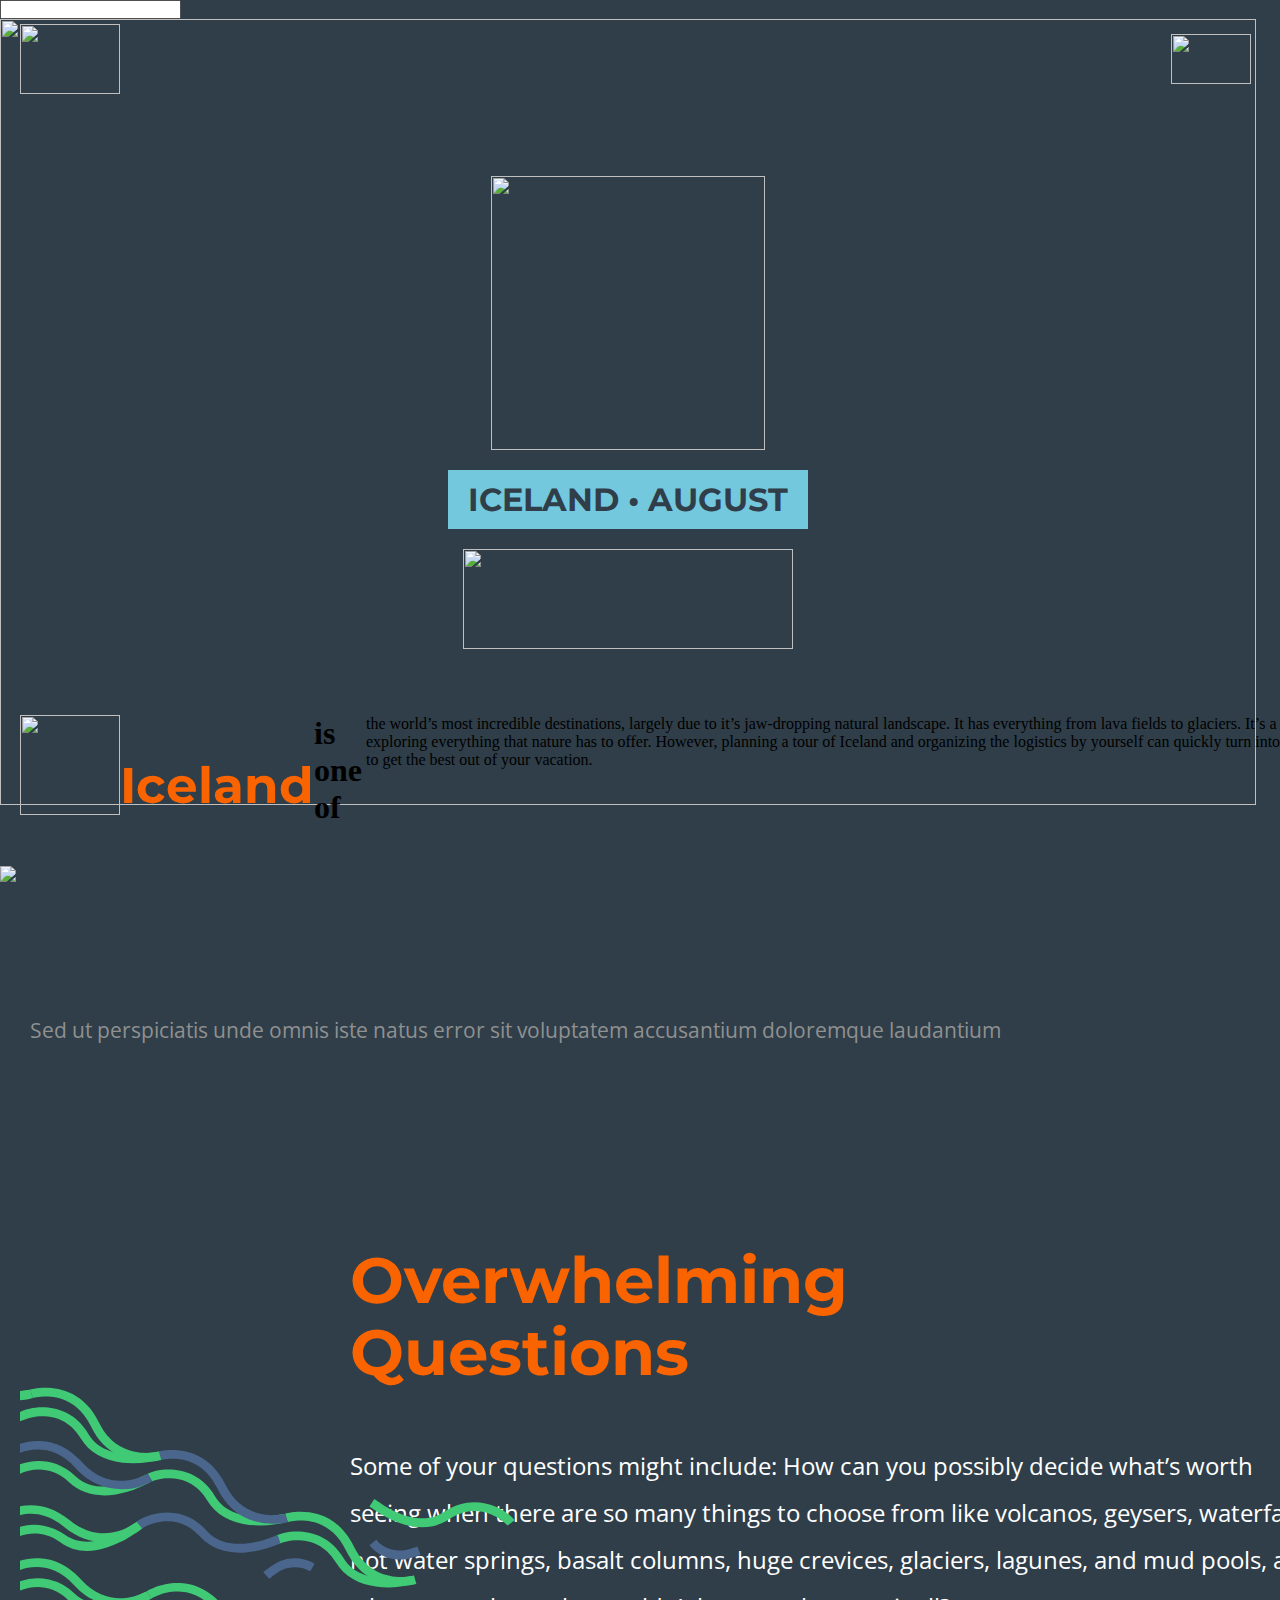
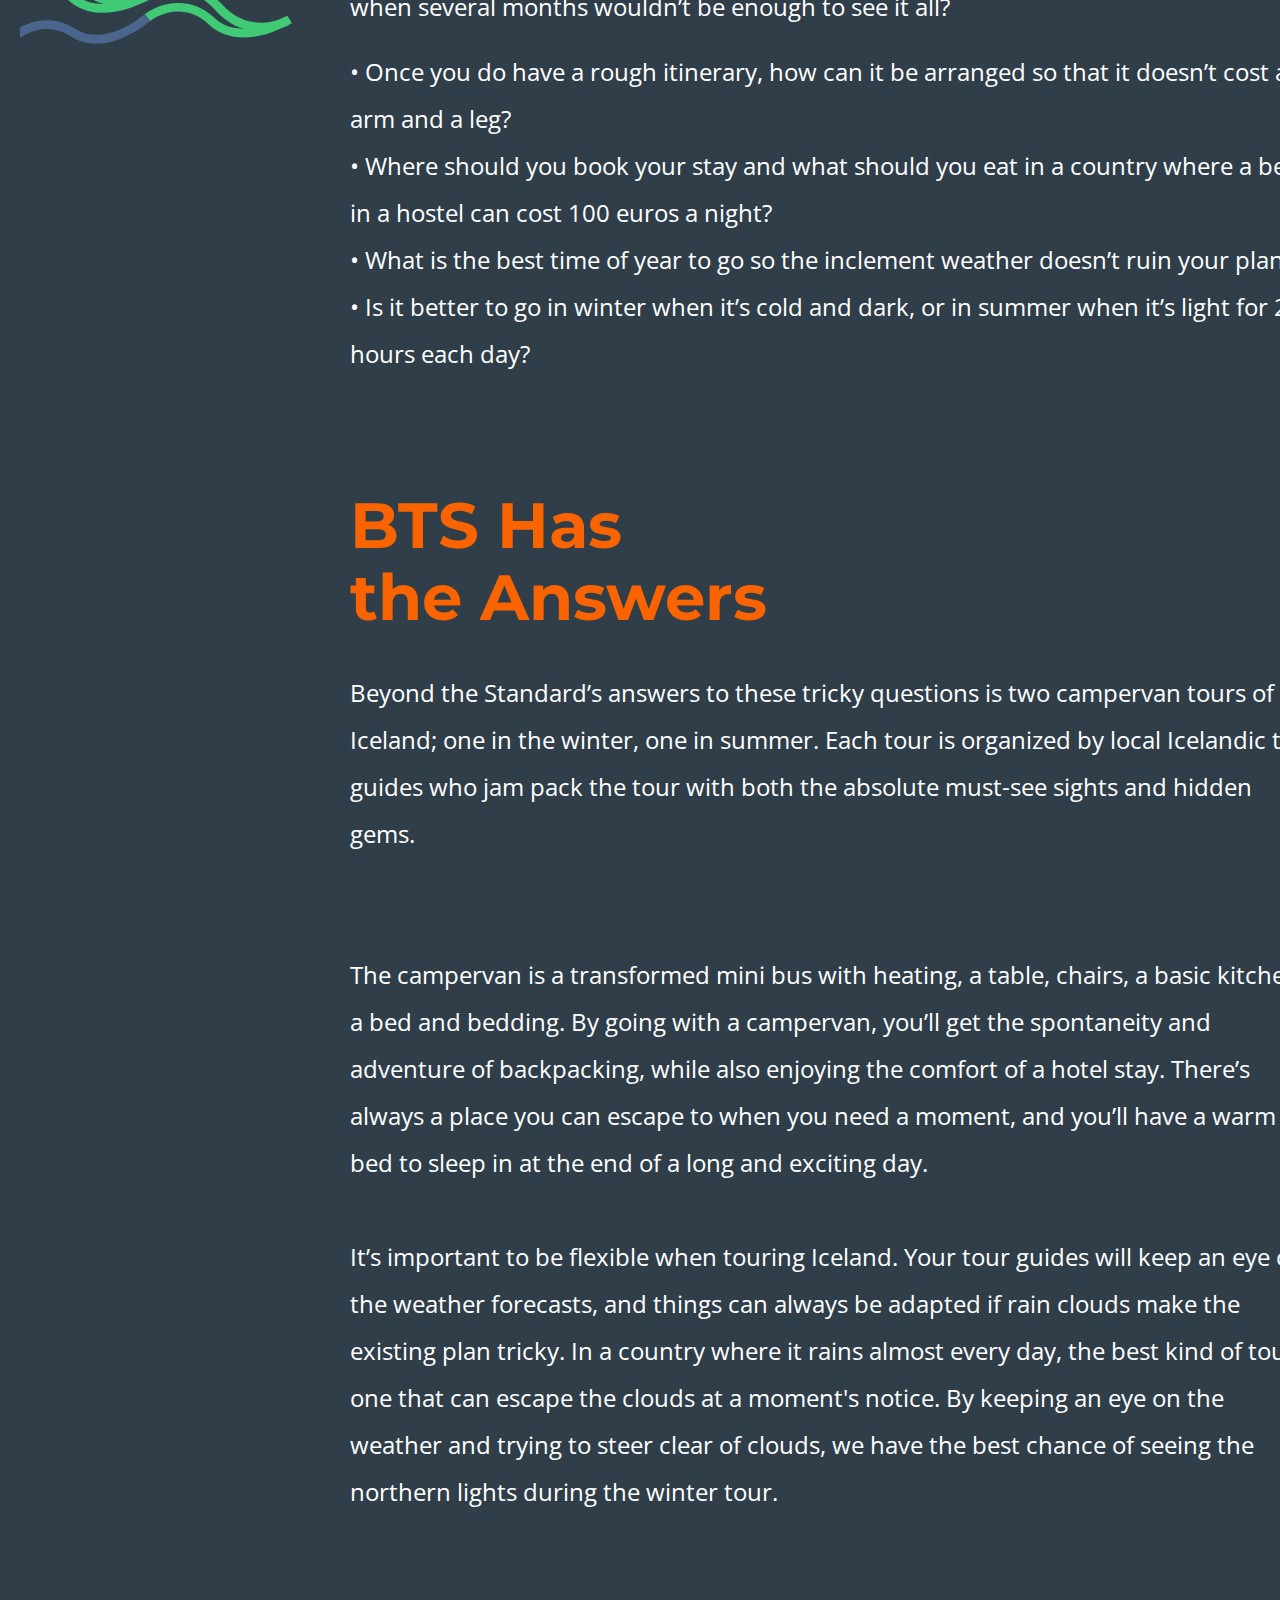
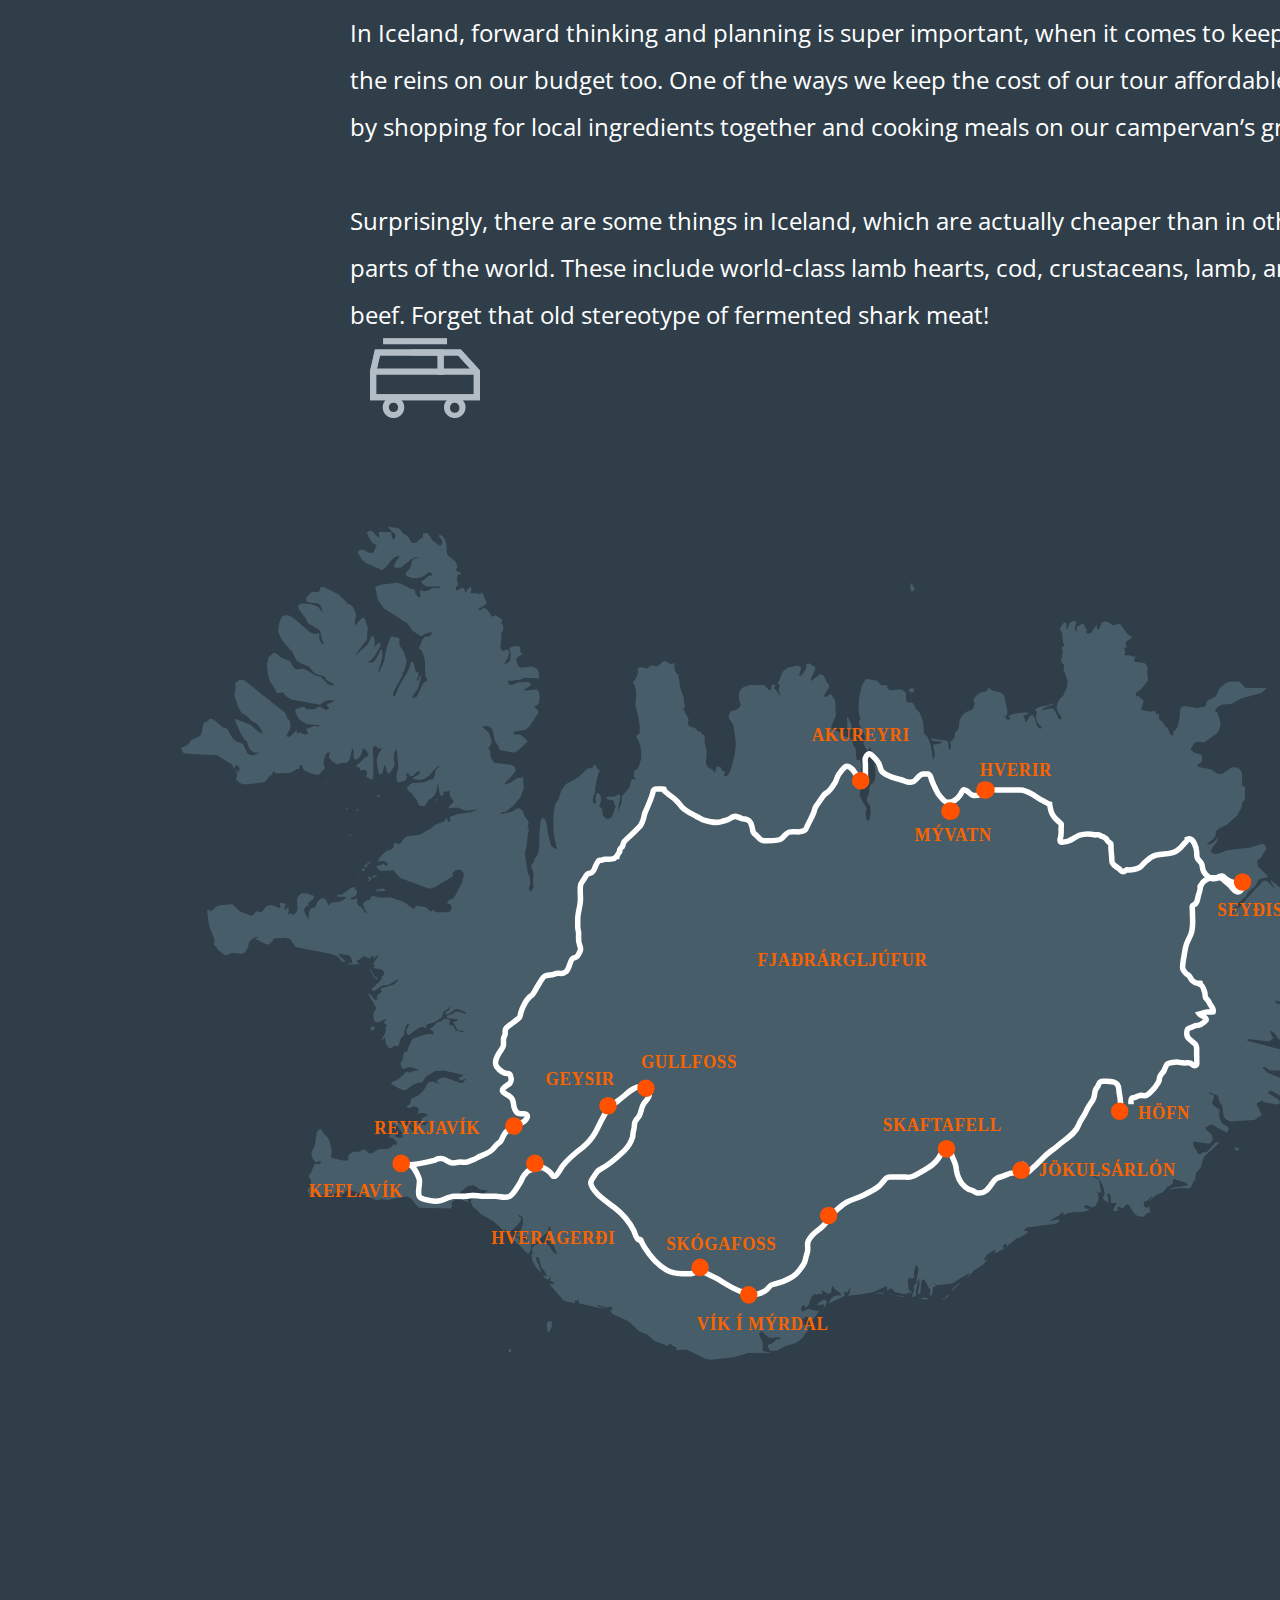
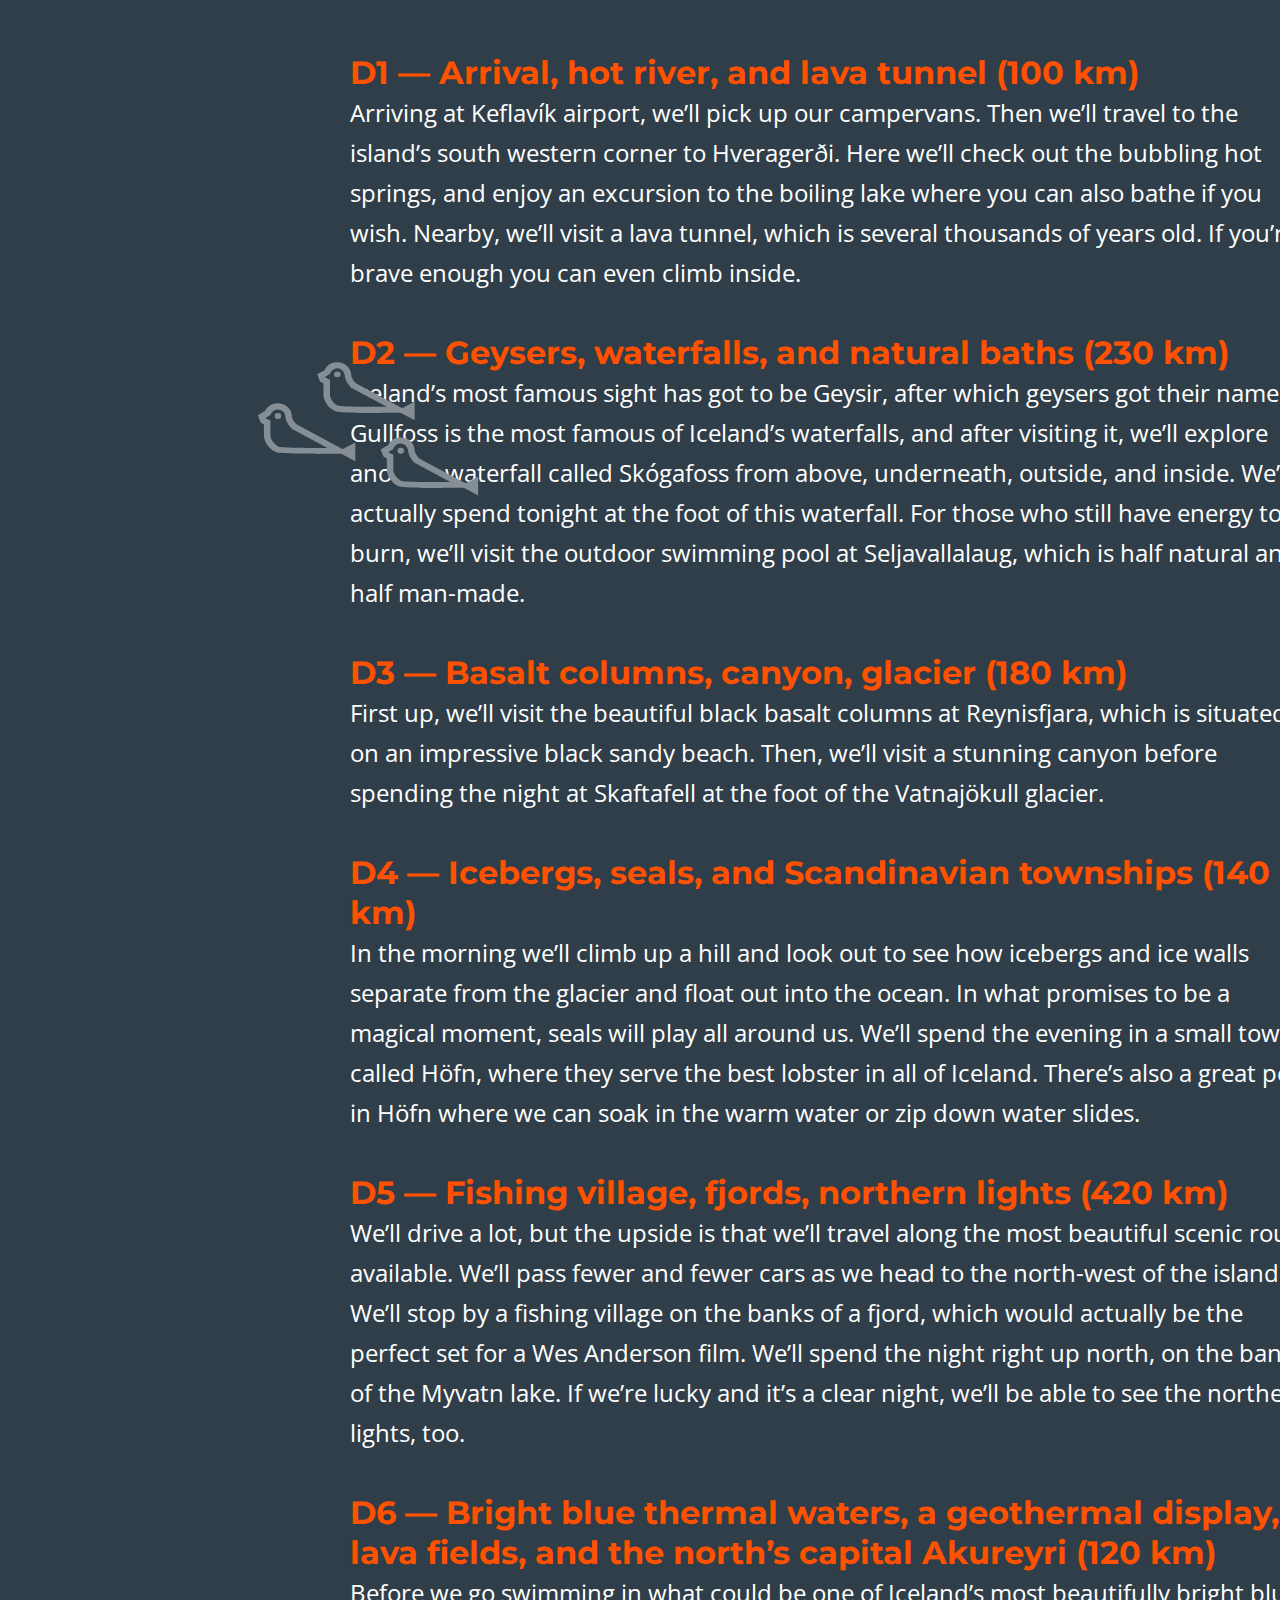
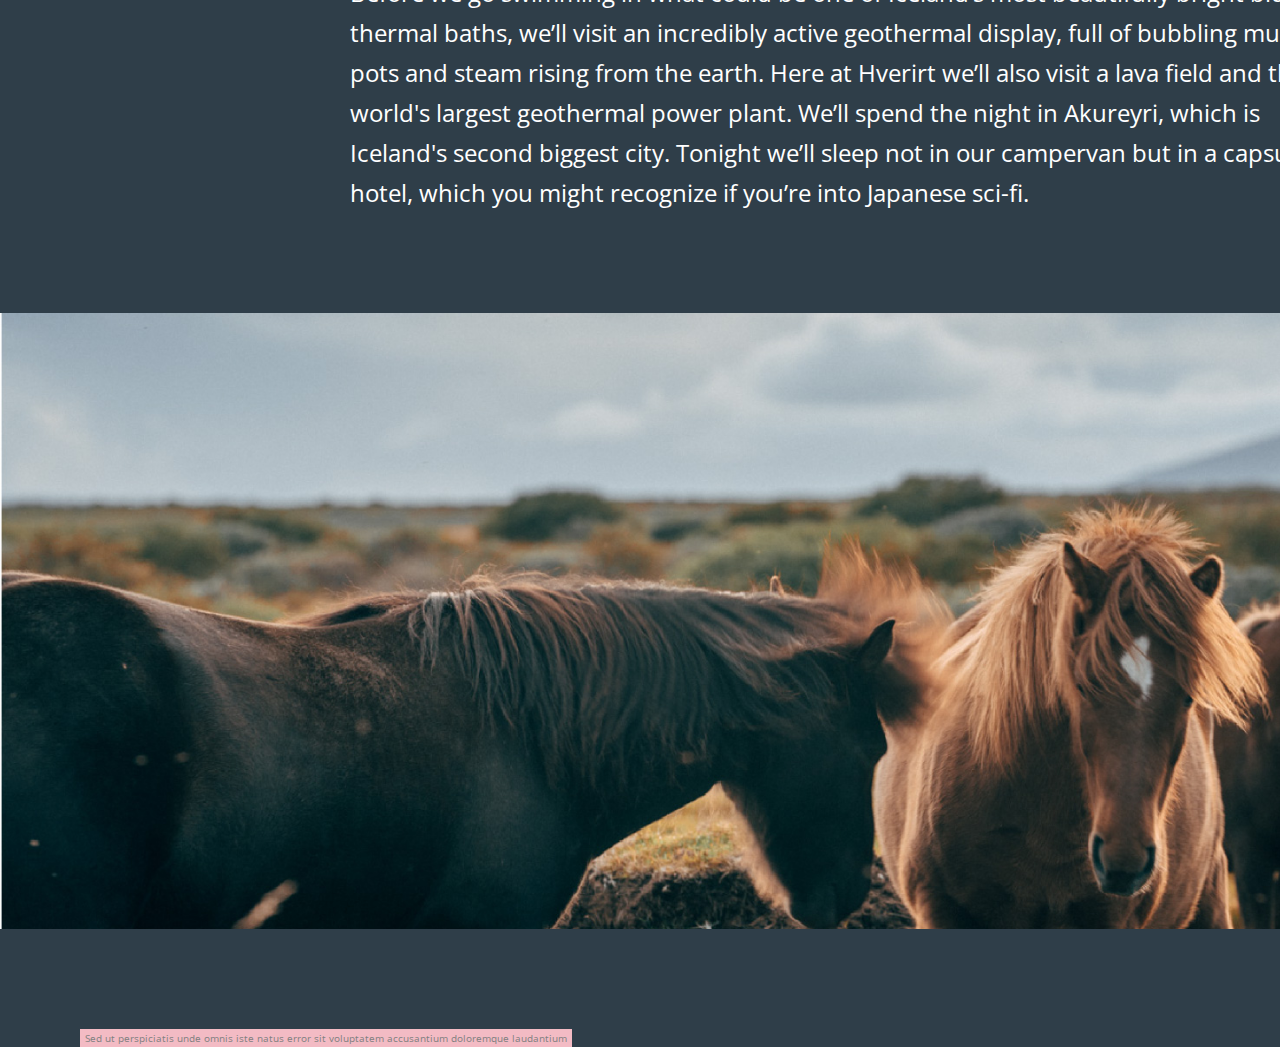
==== index.html @ 9cb2f149 "," ====
<!DOCTYPE html>
<html lang="en">
<head>
	<meta charset="UTF-8">
	<meta name="viewport" content="width=device-width, initial-scale=1.0">
	<title>Document</title>
	<link rel="stylesheet" href="./style.css">
	<link rel="preconnect" href="https://fonts.gstatic.com">
	<link href="https://fonts.googleapis.com/css2?family=Montserrat:wght@900&display=swap" rel="stylesheet">
	<link rel="preconnect" href="https://fonts.gstatic.com">
	<link href="https://fonts.googleapis.com/css2?family=Open+Sans:wght@300&display=swap" rel="stylesheet">
</head>
<body>
	<input type="text">
	<main class="container">
		<div class="backgroundimg-container">
			<img src="svg/backgroundimgtop.svg" class="topbackground">
			<img src="svg/lefticon.svg" class="btsicon">
			<img src="svg/menu.svg" class="menuicon">
			<div class="badge-container">
				<img src="svg/badge.svg">
			</div>
			<h1>ICELAND • AUGUST</h1>
			<img src="svg/icons.svg" class="headericons">
		</div>
		<div class="text-container">
			<img src="svg/headericon.svg" class="textlefticon">
			<h2>Iceland <h1>is one of</h1> the world’s most 
				incredible destinations, largely 
				due to it’s jaw-dropping natural 
				landscape. It has everything from 
				lava fields to glaciers. It’s a dream 
				destination if you love the great 
				outdoors and exploring everything 
				that nature has to offer. However, 
				planning a tour of Iceland and 
				organizing the logistics by 
				yourself can quickly turn into a 
				nightmare, as you’ll have loads of 
				questions about how to get the 
				best out of your vacation.</h2>
		</div>
		<div class="secondpicture-container">
			<img src="svg/markbottompicture.svg">
		</div>
		<div class="color">
			<svg xmlns="http://www.w3.org/2000/svg" viewBox="0 0 1024 1280">
				<g>
					<polygon class="a" points="940.8 996.7 937.5 996.7 937.5 982.1 943.1 975.4 945.5 978 940.8 983.6 940.8 996.7"/>
					<polygon class="a" points="922.3 1007 925.6 1007 925.6 988.7 919.9 982 917.5 984.6 922.3 990.2 922.3 1007"/>
					<rect class="a" x="916.2" y="981.1" width="22.9" height="3.77"/>
					<rect class="a" x="849" y="943.1" width="22.9" height="3.77"/>
					<rect class="a" x="943.4" y="996.7" width="22.9" height="3.77"/>
					<polygon class="b" points="951.6 978.4 943.4 978.4 938.6 970.7 927.6 970.7 927.6 966.9 940.3 966.9 945.1 974.7 951.6 974.7 951.6 978.4"/>
					<polygon class="a" points="900.2 968.9 892 968.9 887.2 961.2 864.3 961.2 864.3 957.4 888.9 957.4 893.7 965.2 900.2 965.2 900.2 968.9"/>
					<polygon class="a" points="948.6 1035.5 940.4 1035.5 935.5 1027.8 912.7 1027.8 912.7 1024 937.3 1024 942.1 1031.8 948.6 1031.8 948.6 1035.5"/>
					<polygon class="b" points="929.6 970.7 921.3 970.7 916.5 963 906.8 963 906.8 959.2 918.2 959.2 923.1 966.9 929.6 966.9 929.6 970.7"/>
					<polygon class="b" points="897.3 950.8 889 950.8 884.2 943 874.5 943 874.5 939.3 885.9 939.3 890.7 947 897.3 947 897.3 950.8"/>
					<polygon class="b" points="925.6 1016.1 917.4 1016.1 912.6 1008.4 902.8 1008.4 902.8 1004.6 914.3 1004.6 919.1 1012.3 925.6 1012.3 925.6 1016.1"/>
					<polygon class="b" points="864.3 961.2 864.3 951.8 871.1 946.4 871.1 935.3 874.5 935.3 874.5 948.3 867.6 953.8 867.6 961.2 864.3 961.2"/>
					<polygon class="a" points="877.3 977.1 869.1 977.1 864.3 969.4 854.5 969.4 854.5 965.6 866 965.6 870.8 973.4 877.3 973.4 877.3 977.1"/>
					<polygon class="a" points="880.2 1014.8 880.2 1024.2 873.4 1029.6 873.4 1040.7 870.1 1040.7 870.1 1027.7 876.9 1022.2 876.9 1014.8 880.2 1014.8"/>
					<polygon class="b" points="894.9 984.9 886.7 984.9 881.9 977.2 870.8 977.2 870.8 973.4 883.6 973.4 888.4 981.1 894.9 981.1 894.9 984.9"/>
					<polygon class="b" points="895.6 1022.4 889.4 1022.4 884.6 1014.6 880.2 1014.6 880.2 1010.9 886.3 1010.9 891.1 1018.6 895.6 1018.6 895.6 1022.4"/>
					<polygon class="a" points="934 1024 934 1014.6 940.8 1009.2 940.8 996.7 944.1 996.7 944.1 1011.1 937.3 1016.6 937.3 1024 934 1024"/>
					<polygon class="a" points="841.7 947.3 841.7 938 848.5 932.5 848.5 920 851.9 920 851.9 934.5 845.1 939.9 845.1 947.3 841.7 947.3"/>
					<polygon class="a" points="895.3 992.6 903.6 992.6 908.4 984.9 919.4 984.9 919.4 981.1 906.7 981.1 901.9 988.9 895.3 988.9 895.3 992.6"/>
					<rect class="a" x="894.9" y="977.3" width="12.5" height="3.77"/>
					<rect class="a" x="906.8" y="972" width="3.3" height="9.91"/>
					<rect class="a" x="899.5" y="998.6" width="3.3" height="9.91"/>
					<rect class="b" x="876.9" y="1000.9" width="3.3" height="9.91"/>
					<rect class="b" x="919.4" y="1020.8" width="3.3" height="9.91"/>
					<rect class="b" x="886.6" y="984.2" width="3.3" height="9.91"/>
					<rect class="b" x="849" y="979.7" width="3.3" height="9.91"/>
					<rect class="a" x="895.6" y="1008.5" width="3.3" height="9.91"/>
					<polygon class="a" points="1014.8 1038 1018.1 1038 1018.1 1056.3 1012.5 1063 1010.1 1060.4 1014.8 1054.8 1014.8 1038"/>
					<rect class="a" x="1008.7" y="1060.1" width="11.3" height="3.77"/>
					<rect class="a" x="941.6" y="1098.1" width="22.9" height="3.77"/>
					<polygon class="a" points="992.8 1076.1 984.6 1076.1 979.7 1083.8 956.9 1083.8 956.9 1087.6 981.5 1087.6 986.3 1079.8 992.8 1079.8 992.8 1076.1"/>
					<rect class="a" x="1005.2" y="1017.2" width="14.8" height="3.77"/>
					<polygon class="b" points="1020 1074.3 1013.9 1074.3 1009.1 1082 999.3 1082 999.3 1085.8 1010.8 1085.8 1015.6 1078.1 1020 1078.1 1020 1074.3"/>
					<polygon class="b" points="989.8 1094.2 981.6 1094.2 976.8 1102 967 1102 967 1105.7 978.5 1105.7 983.3 1098 989.8 1098 989.8 1094.2"/>
					<polygon class="b" points="1018.2 1028.9 1009.9 1028.9 1005.1 1036.6 995.3 1036.6 995.3 1040.4 1006.8 1040.4 1011.6 1032.7 1018.2 1032.7 1018.2 1028.9"/>
					<polygon class="b" points="956.9 1083.8 956.9 1093.2 963.7 1098.6 963.7 1109.7 967 1109.7 967 1096.7 960.2 1091.2 960.2 1083.8 956.9 1083.8"/>
					<polygon class="a" points="969.9 1067.9 961.6 1067.9 956.8 1075.6 947.1 1075.6 947.1 1079.4 958.5 1079.4 963.4 1071.6 969.9 1071.6 969.9 1067.9"/>
					<polygon class="a" points="972.8 1030.2 972.8 1020.8 966 1015.4 966 1004.3 962.7 1004.3 962.7 1017.3 969.5 1022.8 969.5 1030.2 972.8 1030.2"/>
					<polygon class="b" points="987.5 1060.1 979.2 1060.1 974.4 1067.8 963.4 1067.8 963.4 1071.6 976.1 1071.6 980.9 1063.9 987.5 1063.9 987.5 1060.1"/>
					<polygon class="b" points="988.2 1022.6 981.9 1022.6 977.1 1030.4 972.8 1030.4 972.8 1034.1 978.8 1034.1 983.6 1026.4 988.2 1026.4 988.2 1022.6"/>
					<polygon class="a" points="934.3 1097.7 934.3 1107 941.1 1112.5 941.1 1125 944.4 1125 944.4 1110.5 937.6 1105.1 937.6 1097.7 934.3 1097.7"/>
					<polygon class="a" points="987.9 1052.4 996.1 1052.4 1000.9 1060.1 1011.9 1060.1 1011.9 1063.9 999.2 1063.9 994.4 1056.1 987.9 1056.1 987.9 1052.4"/>
					<rect class="a" x="987.5" y="1063.9" width="12.5" height="3.77"/>
					<rect class="a" x="999.3" y="1063.1" width="3.3" height="9.91"/>
					<rect class="a" x="992" y="1036.5" width="3.3" height="9.91"/>
					<rect class="b" x="969.5" y="1034.1" width="3.3" height="9.91"/>
					<rect class="b" x="1011.9" y="1014.3" width="3.3" height="9.91"/>
					<rect class="b" x="979.2" y="1050.9" width="3.3" height="9.91"/>
					<rect class="b" x="941.6" y="1055.4" width="3.3" height="9.91"/>
					<rect class="a" x="988.2" y="1026.6" width="3.3" height="9.91"/>
				</g>
				<g>
					<g>
						<rect class="c" x="848" y="188.7" width="5" height="11.05"/>
						<rect class="c" x="858" y="188.7" width="5" height="11.05"/>
						<rect class="c" x="883" y="177.4" width="5" height="11.05"/>
						<rect class="c" x="888" y="188.7" width="5" height="11.05"/>
						<rect class="c" x="903" y="177.7" width="5" height="11.05"/>
						<rect class="c" x="908" y="188.7" width="5" height="11.05"/>
						<rect class="c" x="928" y="188.7" width="5" height="11.05"/>
						<rect class="d" x="858" y="210.8" width="5" height="11.05"/>
						<rect class="d" x="868" y="210.8" width="5" height="11.05"/>
						<rect class="d" x="878" y="210.8" width="5" height="11.05"/>
						<rect class="d" x="898" y="210.8" width="5" height="11.05"/>
						<rect class="d" x="908" y="210.8" width="5" height="11.05"/>
						<rect class="c" x="918" y="210.8" width="5" height="11.05"/>
						<rect class="d" x="928" y="210.8" width="5" height="11.05"/>
						<rect class="d" x="878" y="232.9" width="5" height="11.05"/>
						<rect class="d" x="888" y="232.9" width="5" height="11.05"/>
						<rect class="d" x="898" y="232.9" width="5" height="11.05"/>
						<rect class="d" x="908" y="232.9" width="5" height="11.05"/>
						<rect class="d" x="918" y="232.9" width="5" height="11.05"/>
						<rect class="e" x="878" y="255" width="5" height="11.05"/>
						<rect class="d" x="898" y="255" width="5" height="11.05"/>
						<rect class="e" x="908" y="255" width="5" height="11.05"/>
						<rect class="e" x="888" y="277.1" width="5" height="11.05"/>
						<rect class="e" x="898" y="277.1" width="5" height="11.05"/>
						<rect class="e" x="918" y="255" width="5" height="11.05"/>
						<rect class="d" x="928" y="232.9" width="5" height="11.05"/>
						<rect class="c" x="948" y="188.7" width="5" height="11.05"/>
						<rect class="d" x="853" y="199.8" width="5" height="11.05"/>
						<rect class="c" x="863" y="199.8" width="5" height="11.05"/>
						<rect class="d" x="873" y="199.8" width="5" height="11.05"/>
						<rect class="d" x="883" y="199.8" width="5" height="11.05"/>
						<rect class="d" x="893" y="199.8" width="5" height="11.05"/>
						<rect class="d" x="903" y="199.8" width="5" height="11.05"/>
						<rect class="d" x="913" y="199.8" width="5" height="11.05"/>
						<rect class="c" x="923" y="199.8" width="5" height="11.05"/>
						<rect class="d" x="933" y="199.8" width="5" height="11.05"/>
						<rect class="d" x="863" y="221.8" width="5" height="11.05"/>
						<rect class="d" x="873" y="221.8" width="5" height="11.05"/>
						<rect class="c" x="883" y="221.8" width="5" height="11.05"/>
						<rect class="d" x="893" y="221.8" width="5" height="11.05"/>
						<rect class="d" x="903" y="221.8" width="5" height="11.05"/>
						<rect class="d" x="913" y="221.8" width="5" height="11.05"/>
						<rect class="d" x="923" y="221.8" width="5" height="11.05"/>
						<rect class="e" x="873" y="243.9" width="5" height="11.05"/>
						<rect class="e" x="883" y="243.9" width="5" height="11.05"/>
						<rect class="e" x="893" y="243.9" width="5" height="11.05"/>
						<rect class="d" x="903" y="243.9" width="5" height="11.05"/>
						<rect class="e" x="913" y="243.9" width="5" height="11.05"/>
						<rect class="e" x="883" y="266" width="5" height="11.05"/>
						<rect class="d" x="893" y="266" width="5" height="11.05"/>
						<rect class="e" x="903" y="266" width="5" height="11.05"/>
						<rect class="e" x="898" y="298.7" width="5" height="11.05"/>
						<rect class="e" x="893" y="287.6" width="5" height="11.05"/>
						<rect class="e" x="903" y="287.6" width="5" height="11.05"/>
						<rect class="e" x="913" y="266" width="5" height="11.05"/>
						<rect class="e" x="923" y="243.9" width="5" height="11.05"/>
						<rect class="d" x="933" y="221.8" width="5" height="11.05"/>
						<rect class="d" x="943" y="199.8" width="5" height="11.05"/>
						<rect class="c" x="938" y="177.7" width="5" height="11.05"/>
						<rect class="c" x="863" y="177.7" width="5" height="11.05"/>
						<rect class="c" x="838" y="166" width="5" height="11.05"/>
						<rect class="c" x="923" y="166.1" width="5" height="11.05"/>
						<rect class="c" x="958" y="167.4" width="5" height="11.05"/>
						<rect class="d" x="838" y="210.8" width="5" height="11.05"/>
						<rect class="d" x="953" y="177.7" width="5" height="11.05"/>
					</g>
					<path class="e" d="M900.9,332.6c-5.7,0-10-3.1-10-7.1s4.3-7,10-7,10,3,10,7S906.6,332.6,900.9,332.6Zm0-8.9c-3.3,0-5,1.4-5,1.8s1.7,1.8,5,1.8,4.9-1.3,5-1.8S904.1,323.7,900.9,323.7Z"/>
				</g>
				<g>
					<g>
						<g>
							<path class="f" d="M17.8,513.6c-3.6-1.2-6.8-5.4-6.8-8.9v-8.4l-2.4-1.2-1-2.6,3.8-2.2a6.7,6.7,0,0,1,6.5-4.4c3.7,0,6.8,3,6.8,6.3s3.6,6.8,3.6,6.8l28.9,15.4S21.5,514.8,17.8,513.6Z"/>
							<path class="g" d="M44.9,516.4c-11,0-25.2-.1-27.8-1h0c-4.3-1.4-8.2-6.4-8.2-10.7v-7.3l-2-1L5,491.7,9.6,489a9.1,9.1,0,0,1,8.3-5c4.8,0,8.9,3.7,8.9,8.2,0,1.9,1.9,4.3,2.9,5.3l35.1,18.8H44.9Zm-26.4-4.6c1.9.6,16.2.8,31.1.8L27,500.5l-.2-.2c-.4-.4-4.2-4.2-4.2-8.1a4.8,4.8,0,0,0-5.3-4.2,4.9,4.9,0,0,0-3.9,2.9l-.3.6-3,1.8.2.4,2.8,1.4v9.6c0,2.7,2.7,6.2,5.4,7.1Z"/>
						</g>
						<polygon class="g" points="67.4 521.1 56 515.1 67.4 509.1 67.4 521.1"/>
					</g>
					<g>
						<g>
							<path class="f" d="M55.8,487.4c-3.5-1.2-6.7-5.5-6.7-8.9V470l-2.5-1.2-1-2.6,3.8-2.2a6.6,6.6,0,0,1,6.5-4.3c3.8,0,6.8,3,6.8,6.2s3.6,6.8,3.6,6.8l28.9,15.5S59.5,488.6,55.8,487.4Z"/>
							<path class="g" d="M82.9,490.2c-11,0-25.2-.2-27.8-1h0c-4.3-1.5-8.1-6.5-8.1-10.7v-7.3l-2.1-1L43,465.5l4.7-2.7a8.8,8.8,0,0,1,8.2-5.1c4.8,0,8.9,3.8,8.9,8.2,0,1.9,1.9,4.3,2.9,5.3L102.8,490H82.9Zm-26.4-4.6c1.9.5,16.2.8,31.1.7L65,474.2l-.2-.2c-.4-.4-4.2-4.2-4.2-8.1a4.8,4.8,0,0,0-5.3-4.2,4.9,4.9,0,0,0-3.9,2.9l-.3.7-3,1.7.2.5,2.9,1.4v9.6C51.2,481.2,53.8,484.7,56.5,485.6Z"/>
						</g>
						<polygon class="g" points="105.4 494.9 94.1 488.9 105.4 482.9 105.4 494.9"/>
					</g>
					<g>
						<g>
							<path class="f" d="M96.4,535.5c-3.5-1.2-6.7-5.5-6.7-8.9v-8.5l-2.5-1.2-1-2.5,3.8-2.2a6.7,6.7,0,0,1,6.5-4.4c3.8,0,6.8,3,6.8,6.2s3.6,6.8,3.6,6.8l28.9,15.5S100.1,536.7,96.4,535.5Z"/>
							<path class="g" d="M123.5,538.3c-11,0-25.2-.2-27.8-1h0c-4.3-1.4-8.1-6.4-8.1-10.7v-7.3l-2.1-1-1.9-4.7,4.7-2.7a8.5,8.5,0,0,1,8.2-5c4.8,0,8.9,3.7,8.9,8.1,0,1.9,1.9,4.3,2.9,5.3l35.1,18.8H123.5Zm-26.4-4.6c1.9.6,16.2.8,31.1.7l-22.6-12.1-.2-.2c-.4-.4-4.2-4.1-4.2-8.1a4.8,4.8,0,0,0-5.3-4.2,4.9,4.9,0,0,0-3.9,2.9l-.3.7-3,1.7.2.5,2.8,1.4v9.6C91.7,529.3,94.4,532.8,97.1,533.7Z"/>
						</g>
						<polygon class="g" points="146 543 134.7 537 146 531 146 543"/>
					</g>
					<ellipse class="g" cx="17.9" cy="492.1" rx="2.1" ry="1.9"/>
					<ellipse class="g" cx="55.9" cy="465.5" rx="2.1" ry="1.9"/>
					<ellipse class="g" cx="96.5" cy="514.4" rx="2.1" ry="1.9"/>
				</g>
			</svg>
			
			
			<div class="sed"><p>Sed ut perspiciatis unde omnis iste natus error sit voluptatem accusantium doloremque laudantium</p></div>
			<div class="text-containers">
				<div class="firstpara">
					<h2>Overwhelming <br> Questions</h2> <br> <br> <br>
					<p>Some of your questions might include: How can you possibly decide what’s worth seeing when there are so many things to choose from like volcanos, geysers, waterfalls, hot water springs, basalt columns, huge crevices, glaciers, lagunes, and mud pools, and when several months wouldn’t be enough to see it all?  </p>
					<img class="leftlines" src="/SVG/rajz.svg" alt="">
					<p>	• Once you do have a rough itinerary,  how can it be arranged so that it doesn’t cost an arm and a leg? <br>
						• Where should you book your stay and what should you eat in a country where a bed in a hostel can cost 100 euros a night? <br>
						• What is the best time of year to go so the inclement weather doesn’t ruin your plans?  <br>
						• Is it better to go in winter when it’s cold and dark, or in summer when it’s light for 20 hours each day? <br> <br> <br>
					</p>
					<img class="rightlines" src="/SVG/rightlines.svg" alt="">
				</div>
				<div><h2>BTS Has <br> the Answers</h2> <br> <br>
				<p>Beyond the Standard’s answers to these tricky questions is two campervan tours of Iceland; one in the winter, one in summer. Each tour is organized by local Icelandic tour guides who jam pack the tour with both the absolute must-see sights and hidden gems. <br> <br> <br>
					The campervan is a transformed mini bus with heating, a table, chairs, a basic kitchen, a bed and bedding. By going with a campervan, you’ll get the spontaneity and adventure of  backpacking, while also enjoying the comfort of a hotel stay. There’s always a place you can escape to when you need a moment, and you’ll have a warm bed to sleep in at the end of a long and exciting day. <br> <br>
					It’s important to be flexible when touring Iceland. Your tour guides will keep an eye on the weather forecasts, and things can always be adapted if rain clouds make the existing plan tricky. In a country where it rains almost every day, the best kind of tour is one that can escape the clouds at a moment's notice. By keeping an eye on the weather and trying to steer clear of clouds, we have the best chance of seeing the northern lights during the winter tour. <br> <br> <br>
					In Iceland, forward thinking and planning is super important, when it comes to keeping the reins on our budget too. One of the ways we keep the cost of our tour affordable, is by shopping for local ingredients together and cooking meals on our campervan’s grill. <br> <br>
					Surprisingly, there are some things in Iceland, which are actually cheaper than in other parts of the world. These include world-class lamb hearts, cod, crustaceans, lamb, and beef. Forget that old stereotype of fermented shark meat!</p>
				</div>
			</div>
			<img class="van" src="SVG/van.svg" alt="">	
			<div class="iceland_map"><img src="SVG/iceland_map.svg" alt=""></div>

			<div class="text-container4">
				<h4>
					D1 — Arrival, hot river, and lava tunnel (100 km)
				</h4>
				<p>
					Arriving at Keflavík airport, we’ll pick up our campervans. Then we’ll travel to the island’s south western
					corner to Hveragerði. Here we’ll check out the bubbling hot springs, and enjoy an excursion to the boiling
					lake where you can also bathe if you wish. Nearby, we’ll visit a lava tunnel, which is several thousands of
					years old. If you’re brave enough you can even climb inside.
				</p>
				<h4>
					D2 — Geysers, waterfalls, and natural baths (230 km)
				</h4>
				<p>
					Iceland’s most famous sight has got to be Geysir, after which geysers got their name. Gullfoss is the most
					famous of Iceland’s waterfalls, and after visiting it, we’ll explore another waterfall called Skógafoss from
					above, underneath, outside, and inside. We’ll actually spend tonight at the foot of this waterfall. For those
					who still have energy to burn, we’ll visit the outdoor swimming pool at Seljavallalaug, which is half natural
					and half man-made.
				</p>
				<h4>
					D3 — Basalt columns, canyon, glacier (180 km)
				</h4>
				<p>
					First up, we’ll visit the beautiful black basalt columns at Reynisfjara, which is situated on an impressive
					black sandy beach. Then, we’ll visit a stunning canyon before spending the night at Skaftafell at the foot of
					the Vatnajökull glacier.
				</p>
				<h4>
					D4 — Icebergs, seals, and Scandinavian townships (140 km)
				</h4>
				<p>
					In the morning we’ll climb up a hill and look out to see how icebergs and ice walls separate from the glacier
					and float out into the ocean. In what promises to be a magical moment, seals will play all around us. We’ll
					spend the evening in a small town called Höfn, where they serve the best lobster in all of Iceland. There’s
					also a great pool in Höfn where we can soak in the warm water or zip down water slides.
				</p>
				<h4>
					D5 — Fishing village, fjords, northern lights (420 km)
				</h4>
				<p>
					We’ll drive a lot, but the upside is that we’ll travel along the most beautiful scenic route available. We’ll
					pass fewer and fewer cars as we head to the north-west of the island. We’ll stop by a fishing village on the
					banks of a fjord, which would actually be the perfect set for a Wes Anderson film. We’ll spend the night right
					up north, on the banks of the Myvatn lake. If we’re lucky and it’s a clear night, we’ll be able to see the
					northern lights, too.
				</p>
				<h4>
					D6 — Bright blue thermal waters, a geothermal display, lava fields, and the north’s capital Akureyri (120 km)
				</h4>
				<p>
					Before we go swimming in what could be one of Iceland’s most beautifully bright blue thermal baths, we’ll
					visit an incredibly active geothermal display, full of bubbling mud pots and steam rising from the earth. Here
					at Hverirt we’ll also visit a lava field and the world's largest geothermal power plant. We’ll spend the night
					in Akureyri, which is Iceland's second biggest city. Tonight we’ll sleep not in our campervan but in a capsule
					hotel, which you might recognize if you’re into Japanese sci-fi.
				</p>
			</div>
			<div class="img-container4">
				<img class="horses" src="./1.5x/horses_img.jpg" alt="" />
			</div>
			<div class="last">
				<p>Sed ut perspiciatis unde omnis iste natus error sit voluptatem accusantium doloremque laudantium</p>
			</div>
		</div>
	</main>
</body>

</html>
---- style.css ----
* {
  margin: 0;
  padding: 0;
  -webkit-box-sizing: border-box;
          box-sizing: border-box;
}

body {
  background-color: #2F3E49;
}

.container {
  min-height: 100vh;
}

.sed {
  font-family: 'Open Sans', sans-serif;
  font-size: 21px;
  color: #909090;
  padding: 30px 30px 200px 30px;
}

.text-containers h2 {
  font-family: 'Montserrat', sans-serif;
  font-size: 64px;
  color: #f96400;
  line-height: 72px;
  width: 100%;
  max-width: 1011px;
  margin: auto;
  padding: 0 20px;
}

.text-containers p {
  font-family: 'Open Sans', sans-serif;
  font-size: 24px;
  line-height: 47px;
  color: white;
  width: 100%;
  max-width: 1011px;
  margin: auto;
  padding: 0 20px;
}

.leftlines {
  margin: -300px auto auto 20px;
  min-width: 100px;
  max-width: 495px;
}

.rightlines {
  margin: -350px 0 180px 1570px;
  min-width: 100px;
  max-width: 480px;
  max-height: 100px;
}

.van {
  margin: 0 0 auto 370px;
  width: 110px;
  height: 70 px;
}

.iceland_map {
  width: 100vw;
  height: 691px;
  width: 100%;
  max-width: 1800px;
  margin: 0 auto;
  padding: 100px 20px;
  margin-left: 160px;
  -webkit-box-sizing: border-box;
          box-sizing: border-box;
}

.container {
  min-height: 100vh;
  background-color: #2F3E49;
  position: absolute;
  z-index: -2;
}

.backgroundimg-container {
  position: relative;
  display: -webkit-box;
  display: -ms-flexbox;
  display: flex;
  -webkit-box-pack: center;
      -ms-flex-pack: center;
          justify-content: center;
  -webkit-box-align: center;
      -ms-flex-align: center;
          align-items: center;
  -webkit-box-orient: vertical;
  -webkit-box-direction: normal;
      -ms-flex-direction: column;
          flex-direction: column;
  width: calc(100vw - 24px);
  height: calc(90vh - 24px);
}

.topbackground {
  position: absolute;
  width: 100%;
  height: 100%;
  display: block;
  -o-object-fit: cover;
     object-fit: cover;
  z-index: -1;
}

.btsicon {
  position: absolute;
  top: 5px;
  left: 20px;
  width: 100px;
  height: 70px;
}

.menuicon {
  position: absolute;
  top: 15px;
  right: 5px;
  width: 80px;
  height: 50px;
}

.headericons {
  width: 330px;
  height: 100px;
  margin-top: 20px;
}

.backgroundimg-container h1 {
  color: #2F3E49;
  background-color: #73C8DE;
  padding: 10px 20px;
  margin-top: 20px;
  font-family: 'Montserrat', sans-serif;
}

.text-container {
  display: -webkit-box;
  display: -ms-flexbox;
  display: flex;
  width: 100%;
  padding: 0 20px;
  margin: -10vh auto;
}

.text-container h2 {
  position: relative;
  padding: 40px 0;
  max-width: 1000px;
  color: #F96400;
  margin-right: auto;
  font-family: 'Montserrat', sans-serif;
  font-size: 50px;
}

.textlefticon {
  width: 100px;
  height: 100px;
  margin-left: auto;
}

.badge-container {
  width: 274px;
  height: 274px;
  max-width: calc(100vw - 24px);
  max-height: calc(100vw - 24px);
  border-radius: 50%;
}

.badge-container img {
  width: 274px;
  height: 274px;
  max-width: calc(100vw - 24px);
  max-height: calc(100vw - 24px);
  z-index: 5;
}

.secondpicture-container {
  position: relative;
  margin: 100px 0;
}

.color {
  background-color: #2f3e49;
}

.color svg {
  position: absolute;
  bottom: 1000px;
  width: 2100px;
  height: 2000px;
}

.color svg .a {
  fill: #f96400;
}

.color svg .b {
  fill: #f99d00;
}

.color svg .c {
  fill: #3a646f;
}

.color svg .d {
  fill: #73c8de;
}

.color svg .e {
  fill: #c7e9f2;
}

.color svg .f {
  fill: #2f3e49;
}

.color svg .g {
  fill: #868e95;
}

.color .text-container4 {
  font-family: 'Open Sans', sans-serif;
  color: white;
  width: 100%;
  max-width: 1010px;
  padding: 0px 20px;
  margin: 0 auto;
  line-height: 40px;
  font-size: 24px;
  margin-top: 500px;
}

.color .text-container4 h4 {
  font-family: 'Montserrat', sans-serif;
  padding-top: 40px;
  color: #ff5100;
  font-size: 32px;
}

.color .img-container4 {
  position: relative;
  display: -webkit-box;
  display: -ms-flexbox;
  display: flex;
  -webkit-box-pack: center;
      -ms-flex-pack: center;
          justify-content: center;
  -webkit-box-align: center;
      -ms-flex-align: center;
          align-items: center;
  -webkit-box-orient: vertical;
  -webkit-box-direction: normal;
      -ms-flex-direction: column;
          flex-direction: column;
  height: calc(50vw - 24px);
  margin: 100px 0;
}

.color .img-container4 .horses {
  position: absolute;
  width: 100%;
  height: 100%;
  display: block;
  -o-object-fit: cover;
     object-fit: cover;
}

.color .last {
  margin-left: 80px;
  margin-top: 15px;
  padding: 2px 5px;
  width: -webkit-fit-content;
  width: -moz-fit-content;
  width: fit-content;
  font-family: 'Open Sans', sans-serif;
  font-size: 10px;
  color: gray;
  background-color: #f3bbc4;
}
/*# sourceMappingURL=style.css.map */
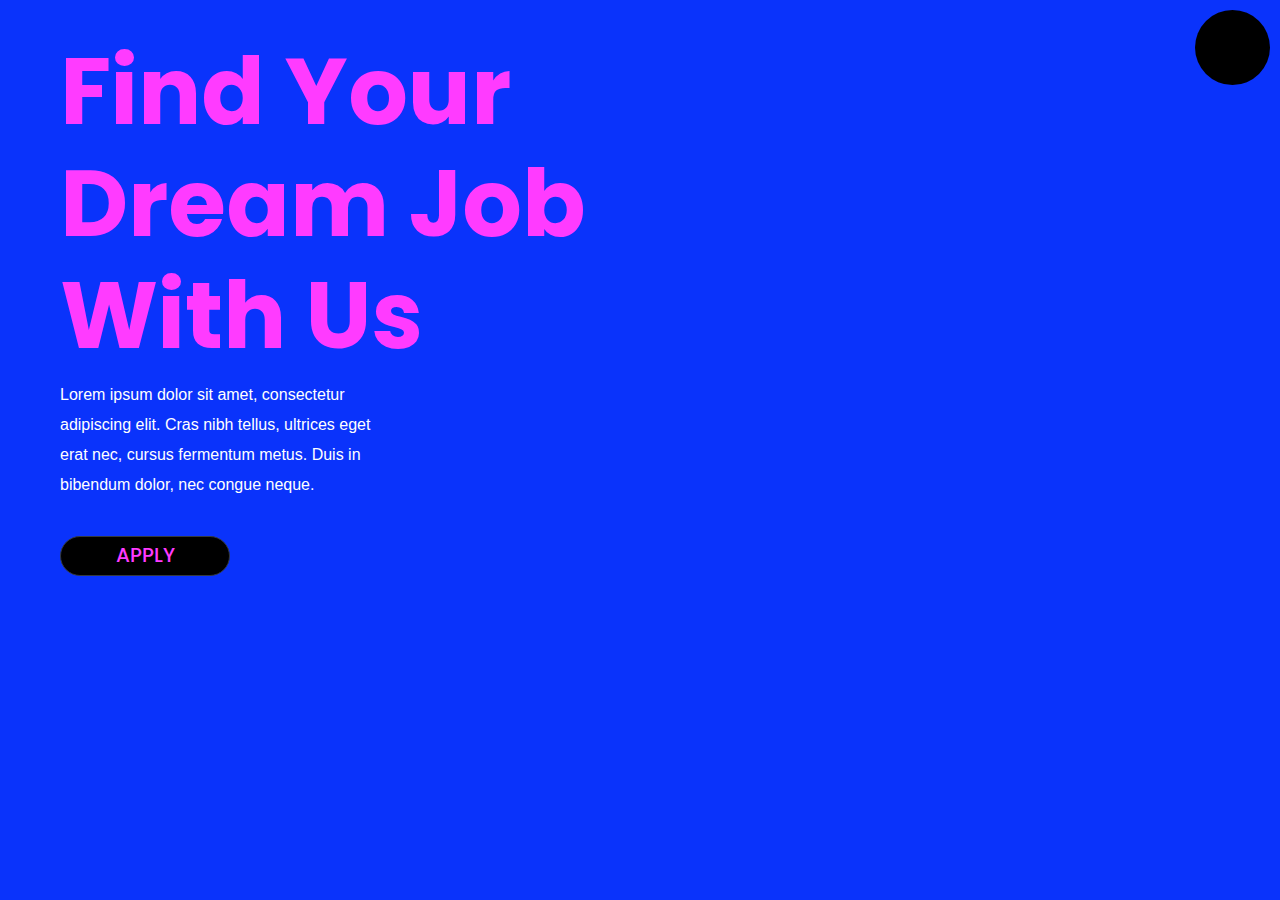
==== commit e5c9e6b7: "project done" ====
--- a/index.html
+++ b/index.html
@@ -2,290 +2,26 @@
 <html lang="en">
 <head>
 	<meta charset="UTF-8">
+	<meta http-equiv="X-UA-Compatible" content="IE=edge">
 	<meta name="viewport" content="width=device-width, initial-scale=1.0">
-	<title>Document</title>
-	<link rel="stylesheet" href="./style.css">
+	<title>Document</title>	
+	<link rel="stylesheet" href="https://stackpath.bootstrapcdn.com/bootstrap/4.3.1/css/bootstrap.min.css" integrity="sha384-ggOyR0iXCbMQv3Xipma34MD+dH/1fQ784/j6cY/iJTQUOhcWr7x9JvoRxT2MZw1T" crossorigin="anonymous">
+	<link rel="stylesheet" href="style.css">
 	<link rel="preconnect" href="https://fonts.gstatic.com">
-	<link href="https://fonts.googleapis.com/css2?family=Montserrat:wght@900&display=swap" rel="stylesheet">
-	<link rel="preconnect" href="https://fonts.gstatic.com">
-	<link href="https://fonts.googleapis.com/css2?family=Open+Sans:wght@300&display=swap" rel="stylesheet">
+	<link href="https://fonts.googleapis.com/css2?family=Poppins&display=swap" rel="stylesheet">
+	<script src="https://stackpath.bootstrapcdn.com/bootstrap/4.3.1/js/bootstrap.min.js" integrity="sha384-JjSmVgyd0p3pXB1rRibZUAYoIIy6OrQ6VrjIEaFf/nJGzIxFDsf4x0xIM+B07jRM" crossorigin="anonymous"></script>
 </head>
 <body>
-	<input type="text">
-	<main class="container">
-		<div class="backgroundimg-container">
-			<img src="svg/backgroundimgtop.svg" class="topbackground">
-			<img src="svg/lefticon.svg" class="btsicon">
-			<img src="svg/menu.svg" class="menuicon">
-			<div class="badge-container">
-				<img src="svg/badge.svg">
-			</div>
-			<h1>ICELAND • AUGUST</h1>
-			<img src="svg/icons.svg" class="headericons">
-		</div>
-		<div class="text-container">
-			<img src="svg/headericon.svg" class="textlefticon">
-			<h2>Iceland <h1>is one of</h1> the world’s most 
-				incredible destinations, largely 
-				due to it’s jaw-dropping natural 
-				landscape. It has everything from 
-				lava fields to glaciers. It’s a dream 
-				destination if you love the great 
-				outdoors and exploring everything 
-				that nature has to offer. However, 
-				planning a tour of Iceland and 
-				organizing the logistics by 
-				yourself can quickly turn into a 
-				nightmare, as you’ll have loads of 
-				questions about how to get the 
-				best out of your vacation.</h2>
-		</div>
-		<div class="secondpicture-container">
-			<img src="svg/markbottompicture.svg">
-		</div>
-		<div class="color">
-			<svg xmlns="http://www.w3.org/2000/svg" viewBox="0 0 1024 1280">
-				<g>
-					<polygon class="a" points="940.8 996.7 937.5 996.7 937.5 982.1 943.1 975.4 945.5 978 940.8 983.6 940.8 996.7"/>
-					<polygon class="a" points="922.3 1007 925.6 1007 925.6 988.7 919.9 982 917.5 984.6 922.3 990.2 922.3 1007"/>
-					<rect class="a" x="916.2" y="981.1" width="22.9" height="3.77"/>
-					<rect class="a" x="849" y="943.1" width="22.9" height="3.77"/>
-					<rect class="a" x="943.4" y="996.7" width="22.9" height="3.77"/>
-					<polygon class="b" points="951.6 978.4 943.4 978.4 938.6 970.7 927.6 970.7 927.6 966.9 940.3 966.9 945.1 974.7 951.6 974.7 951.6 978.4"/>
-					<polygon class="a" points="900.2 968.9 892 968.9 887.2 961.2 864.3 961.2 864.3 957.4 888.9 957.4 893.7 965.2 900.2 965.2 900.2 968.9"/>
-					<polygon class="a" points="948.6 1035.5 940.4 1035.5 935.5 1027.8 912.7 1027.8 912.7 1024 937.3 1024 942.1 1031.8 948.6 1031.8 948.6 1035.5"/>
-					<polygon class="b" points="929.6 970.7 921.3 970.7 916.5 963 906.8 963 906.8 959.2 918.2 959.2 923.1 966.9 929.6 966.9 929.6 970.7"/>
-					<polygon class="b" points="897.3 950.8 889 950.8 884.2 943 874.5 943 874.5 939.3 885.9 939.3 890.7 947 897.3 947 897.3 950.8"/>
-					<polygon class="b" points="925.6 1016.1 917.4 1016.1 912.6 1008.4 902.8 1008.4 902.8 1004.6 914.3 1004.6 919.1 1012.3 925.6 1012.3 925.6 1016.1"/>
-					<polygon class="b" points="864.3 961.2 864.3 951.8 871.1 946.4 871.1 935.3 874.5 935.3 874.5 948.3 867.6 953.8 867.6 961.2 864.3 961.2"/>
-					<polygon class="a" points="877.3 977.1 869.1 977.1 864.3 969.4 854.5 969.4 854.5 965.6 866 965.6 870.8 973.4 877.3 973.4 877.3 977.1"/>
-					<polygon class="a" points="880.2 1014.8 880.2 1024.2 873.4 1029.6 873.4 1040.7 870.1 1040.7 870.1 1027.7 876.9 1022.2 876.9 1014.8 880.2 1014.8"/>
-					<polygon class="b" points="894.9 984.9 886.7 984.9 881.9 977.2 870.8 977.2 870.8 973.4 883.6 973.4 888.4 981.1 894.9 981.1 894.9 984.9"/>
-					<polygon class="b" points="895.6 1022.4 889.4 1022.4 884.6 1014.6 880.2 1014.6 880.2 1010.9 886.3 1010.9 891.1 1018.6 895.6 1018.6 895.6 1022.4"/>
-					<polygon class="a" points="934 1024 934 1014.6 940.8 1009.2 940.8 996.7 944.1 996.7 944.1 1011.1 937.3 1016.6 937.3 1024 934 1024"/>
-					<polygon class="a" points="841.7 947.3 841.7 938 848.5 932.5 848.5 920 851.9 920 851.9 934.5 845.1 939.9 845.1 947.3 841.7 947.3"/>
-					<polygon class="a" points="895.3 992.6 903.6 992.6 908.4 984.9 919.4 984.9 919.4 981.1 906.7 981.1 901.9 988.9 895.3 988.9 895.3 992.6"/>
-					<rect class="a" x="894.9" y="977.3" width="12.5" height="3.77"/>
-					<rect class="a" x="906.8" y="972" width="3.3" height="9.91"/>
-					<rect class="a" x="899.5" y="998.6" width="3.3" height="9.91"/>
-					<rect class="b" x="876.9" y="1000.9" width="3.3" height="9.91"/>
-					<rect class="b" x="919.4" y="1020.8" width="3.3" height="9.91"/>
-					<rect class="b" x="886.6" y="984.2" width="3.3" height="9.91"/>
-					<rect class="b" x="849" y="979.7" width="3.3" height="9.91"/>
-					<rect class="a" x="895.6" y="1008.5" width="3.3" height="9.91"/>
-					<polygon class="a" points="1014.8 1038 1018.1 1038 1018.1 1056.3 1012.5 1063 1010.1 1060.4 1014.8 1054.8 1014.8 1038"/>
-					<rect class="a" x="1008.7" y="1060.1" width="11.3" height="3.77"/>
-					<rect class="a" x="941.6" y="1098.1" width="22.9" height="3.77"/>
-					<polygon class="a" points="992.8 1076.1 984.6 1076.1 979.7 1083.8 956.9 1083.8 956.9 1087.6 981.5 1087.6 986.3 1079.8 992.8 1079.8 992.8 1076.1"/>
-					<rect class="a" x="1005.2" y="1017.2" width="14.8" height="3.77"/>
-					<polygon class="b" points="1020 1074.3 1013.9 1074.3 1009.1 1082 999.3 1082 999.3 1085.8 1010.8 1085.8 1015.6 1078.1 1020 1078.1 1020 1074.3"/>
-					<polygon class="b" points="989.8 1094.2 981.6 1094.2 976.8 1102 967 1102 967 1105.7 978.5 1105.7 983.3 1098 989.8 1098 989.8 1094.2"/>
-					<polygon class="b" points="1018.2 1028.9 1009.9 1028.9 1005.1 1036.6 995.3 1036.6 995.3 1040.4 1006.8 1040.4 1011.6 1032.7 1018.2 1032.7 1018.2 1028.9"/>
-					<polygon class="b" points="956.9 1083.8 956.9 1093.2 963.7 1098.6 963.7 1109.7 967 1109.7 967 1096.7 960.2 1091.2 960.2 1083.8 956.9 1083.8"/>
-					<polygon class="a" points="969.9 1067.9 961.6 1067.9 956.8 1075.6 947.1 1075.6 947.1 1079.4 958.5 1079.4 963.4 1071.6 969.9 1071.6 969.9 1067.9"/>
-					<polygon class="a" points="972.8 1030.2 972.8 1020.8 966 1015.4 966 1004.3 962.7 1004.3 962.7 1017.3 969.5 1022.8 969.5 1030.2 972.8 1030.2"/>
-					<polygon class="b" points="987.5 1060.1 979.2 1060.1 974.4 1067.8 963.4 1067.8 963.4 1071.6 976.1 1071.6 980.9 1063.9 987.5 1063.9 987.5 1060.1"/>
-					<polygon class="b" points="988.2 1022.6 981.9 1022.6 977.1 1030.4 972.8 1030.4 972.8 1034.1 978.8 1034.1 983.6 1026.4 988.2 1026.4 988.2 1022.6"/>
-					<polygon class="a" points="934.3 1097.7 934.3 1107 941.1 1112.5 941.1 1125 944.4 1125 944.4 1110.5 937.6 1105.1 937.6 1097.7 934.3 1097.7"/>
-					<polygon class="a" points="987.9 1052.4 996.1 1052.4 1000.9 1060.1 1011.9 1060.1 1011.9 1063.9 999.2 1063.9 994.4 1056.1 987.9 1056.1 987.9 1052.4"/>
-					<rect class="a" x="987.5" y="1063.9" width="12.5" height="3.77"/>
-					<rect class="a" x="999.3" y="1063.1" width="3.3" height="9.91"/>
-					<rect class="a" x="992" y="1036.5" width="3.3" height="9.91"/>
-					<rect class="b" x="969.5" y="1034.1" width="3.3" height="9.91"/>
-					<rect class="b" x="1011.9" y="1014.3" width="3.3" height="9.91"/>
-					<rect class="b" x="979.2" y="1050.9" width="3.3" height="9.91"/>
-					<rect class="b" x="941.6" y="1055.4" width="3.3" height="9.91"/>
-					<rect class="a" x="988.2" y="1026.6" width="3.3" height="9.91"/>
-				</g>
-				<g>
-					<g>
-						<rect class="c" x="848" y="188.7" width="5" height="11.05"/>
-						<rect class="c" x="858" y="188.7" width="5" height="11.05"/>
-						<rect class="c" x="883" y="177.4" width="5" height="11.05"/>
-						<rect class="c" x="888" y="188.7" width="5" height="11.05"/>
-						<rect class="c" x="903" y="177.7" width="5" height="11.05"/>
-						<rect class="c" x="908" y="188.7" width="5" height="11.05"/>
-						<rect class="c" x="928" y="188.7" width="5" height="11.05"/>
-						<rect class="d" x="858" y="210.8" width="5" height="11.05"/>
-						<rect class="d" x="868" y="210.8" width="5" height="11.05"/>
-						<rect class="d" x="878" y="210.8" width="5" height="11.05"/>
-						<rect class="d" x="898" y="210.8" width="5" height="11.05"/>
-						<rect class="d" x="908" y="210.8" width="5" height="11.05"/>
-						<rect class="c" x="918" y="210.8" width="5" height="11.05"/>
-						<rect class="d" x="928" y="210.8" width="5" height="11.05"/>
-						<rect class="d" x="878" y="232.9" width="5" height="11.05"/>
-						<rect class="d" x="888" y="232.9" width="5" height="11.05"/>
-						<rect class="d" x="898" y="232.9" width="5" height="11.05"/>
-						<rect class="d" x="908" y="232.9" width="5" height="11.05"/>
-						<rect class="d" x="918" y="232.9" width="5" height="11.05"/>
-						<rect class="e" x="878" y="255" width="5" height="11.05"/>
-						<rect class="d" x="898" y="255" width="5" height="11.05"/>
-						<rect class="e" x="908" y="255" width="5" height="11.05"/>
-						<rect class="e" x="888" y="277.1" width="5" height="11.05"/>
-						<rect class="e" x="898" y="277.1" width="5" height="11.05"/>
-						<rect class="e" x="918" y="255" width="5" height="11.05"/>
-						<rect class="d" x="928" y="232.9" width="5" height="11.05"/>
-						<rect class="c" x="948" y="188.7" width="5" height="11.05"/>
-						<rect class="d" x="853" y="199.8" width="5" height="11.05"/>
-						<rect class="c" x="863" y="199.8" width="5" height="11.05"/>
-						<rect class="d" x="873" y="199.8" width="5" height="11.05"/>
-						<rect class="d" x="883" y="199.8" width="5" height="11.05"/>
-						<rect class="d" x="893" y="199.8" width="5" height="11.05"/>
-						<rect class="d" x="903" y="199.8" width="5" height="11.05"/>
-						<rect class="d" x="913" y="199.8" width="5" height="11.05"/>
-						<rect class="c" x="923" y="199.8" width="5" height="11.05"/>
-						<rect class="d" x="933" y="199.8" width="5" height="11.05"/>
-						<rect class="d" x="863" y="221.8" width="5" height="11.05"/>
-						<rect class="d" x="873" y="221.8" width="5" height="11.05"/>
-						<rect class="c" x="883" y="221.8" width="5" height="11.05"/>
-						<rect class="d" x="893" y="221.8" width="5" height="11.05"/>
-						<rect class="d" x="903" y="221.8" width="5" height="11.05"/>
-						<rect class="d" x="913" y="221.8" width="5" height="11.05"/>
-						<rect class="d" x="923" y="221.8" width="5" height="11.05"/>
-						<rect class="e" x="873" y="243.9" width="5" height="11.05"/>
-						<rect class="e" x="883" y="243.9" width="5" height="11.05"/>
-						<rect class="e" x="893" y="243.9" width="5" height="11.05"/>
-						<rect class="d" x="903" y="243.9" width="5" height="11.05"/>
-						<rect class="e" x="913" y="243.9" width="5" height="11.05"/>
-						<rect class="e" x="883" y="266" width="5" height="11.05"/>
-						<rect class="d" x="893" y="266" width="5" height="11.05"/>
-						<rect class="e" x="903" y="266" width="5" height="11.05"/>
-						<rect class="e" x="898" y="298.7" width="5" height="11.05"/>
-						<rect class="e" x="893" y="287.6" width="5" height="11.05"/>
-						<rect class="e" x="903" y="287.6" width="5" height="11.05"/>
-						<rect class="e" x="913" y="266" width="5" height="11.05"/>
-						<rect class="e" x="923" y="243.9" width="5" height="11.05"/>
-						<rect class="d" x="933" y="221.8" width="5" height="11.05"/>
-						<rect class="d" x="943" y="199.8" width="5" height="11.05"/>
-						<rect class="c" x="938" y="177.7" width="5" height="11.05"/>
-						<rect class="c" x="863" y="177.7" width="5" height="11.05"/>
-						<rect class="c" x="838" y="166" width="5" height="11.05"/>
-						<rect class="c" x="923" y="166.1" width="5" height="11.05"/>
-						<rect class="c" x="958" y="167.4" width="5" height="11.05"/>
-						<rect class="d" x="838" y="210.8" width="5" height="11.05"/>
-						<rect class="d" x="953" y="177.7" width="5" height="11.05"/>
-					</g>
-					<path class="e" d="M900.9,332.6c-5.7,0-10-3.1-10-7.1s4.3-7,10-7,10,3,10,7S906.6,332.6,900.9,332.6Zm0-8.9c-3.3,0-5,1.4-5,1.8s1.7,1.8,5,1.8,4.9-1.3,5-1.8S904.1,323.7,900.9,323.7Z"/>
-				</g>
-				<g>
-					<g>
-						<g>
-							<path class="f" d="M17.8,513.6c-3.6-1.2-6.8-5.4-6.8-8.9v-8.4l-2.4-1.2-1-2.6,3.8-2.2a6.7,6.7,0,0,1,6.5-4.4c3.7,0,6.8,3,6.8,6.3s3.6,6.8,3.6,6.8l28.9,15.4S21.5,514.8,17.8,513.6Z"/>
-							<path class="g" d="M44.9,516.4c-11,0-25.2-.1-27.8-1h0c-4.3-1.4-8.2-6.4-8.2-10.7v-7.3l-2-1L5,491.7,9.6,489a9.1,9.1,0,0,1,8.3-5c4.8,0,8.9,3.7,8.9,8.2,0,1.9,1.9,4.3,2.9,5.3l35.1,18.8H44.9Zm-26.4-4.6c1.9.6,16.2.8,31.1.8L27,500.5l-.2-.2c-.4-.4-4.2-4.2-4.2-8.1a4.8,4.8,0,0,0-5.3-4.2,4.9,4.9,0,0,0-3.9,2.9l-.3.6-3,1.8.2.4,2.8,1.4v9.6c0,2.7,2.7,6.2,5.4,7.1Z"/>
-						</g>
-						<polygon class="g" points="67.4 521.1 56 515.1 67.4 509.1 67.4 521.1"/>
-					</g>
-					<g>
-						<g>
-							<path class="f" d="M55.8,487.4c-3.5-1.2-6.7-5.5-6.7-8.9V470l-2.5-1.2-1-2.6,3.8-2.2a6.6,6.6,0,0,1,6.5-4.3c3.8,0,6.8,3,6.8,6.2s3.6,6.8,3.6,6.8l28.9,15.5S59.5,488.6,55.8,487.4Z"/>
-							<path class="g" d="M82.9,490.2c-11,0-25.2-.2-27.8-1h0c-4.3-1.5-8.1-6.5-8.1-10.7v-7.3l-2.1-1L43,465.5l4.7-2.7a8.8,8.8,0,0,1,8.2-5.1c4.8,0,8.9,3.8,8.9,8.2,0,1.9,1.9,4.3,2.9,5.3L102.8,490H82.9Zm-26.4-4.6c1.9.5,16.2.8,31.1.7L65,474.2l-.2-.2c-.4-.4-4.2-4.2-4.2-8.1a4.8,4.8,0,0,0-5.3-4.2,4.9,4.9,0,0,0-3.9,2.9l-.3.7-3,1.7.2.5,2.9,1.4v9.6C51.2,481.2,53.8,484.7,56.5,485.6Z"/>
-						</g>
-						<polygon class="g" points="105.4 494.9 94.1 488.9 105.4 482.9 105.4 494.9"/>
-					</g>
-					<g>
-						<g>
-							<path class="f" d="M96.4,535.5c-3.5-1.2-6.7-5.5-6.7-8.9v-8.5l-2.5-1.2-1-2.5,3.8-2.2a6.7,6.7,0,0,1,6.5-4.4c3.8,0,6.8,3,6.8,6.2s3.6,6.8,3.6,6.8l28.9,15.5S100.1,536.7,96.4,535.5Z"/>
-							<path class="g" d="M123.5,538.3c-11,0-25.2-.2-27.8-1h0c-4.3-1.4-8.1-6.4-8.1-10.7v-7.3l-2.1-1-1.9-4.7,4.7-2.7a8.5,8.5,0,0,1,8.2-5c4.8,0,8.9,3.7,8.9,8.1,0,1.9,1.9,4.3,2.9,5.3l35.1,18.8H123.5Zm-26.4-4.6c1.9.6,16.2.8,31.1.7l-22.6-12.1-.2-.2c-.4-.4-4.2-4.1-4.2-8.1a4.8,4.8,0,0,0-5.3-4.2,4.9,4.9,0,0,0-3.9,2.9l-.3.7-3,1.7.2.5,2.8,1.4v9.6C91.7,529.3,94.4,532.8,97.1,533.7Z"/>
-						</g>
-						<polygon class="g" points="146 543 134.7 537 146 531 146 543"/>
-					</g>
-					<ellipse class="g" cx="17.9" cy="492.1" rx="2.1" ry="1.9"/>
-					<ellipse class="g" cx="55.9" cy="465.5" rx="2.1" ry="1.9"/>
-					<ellipse class="g" cx="96.5" cy="514.4" rx="2.1" ry="1.9"/>
-				</g>
-			</svg>
-			
-			
-			<div class="sed"><p>Sed ut perspiciatis unde omnis iste natus error sit voluptatem accusantium doloremque laudantium</p></div>
-			<div class="text-containers">
-				<div class="firstpara">
-					<h2>Overwhelming <br> Questions</h2> <br> <br> <br>
-					<p>Some of your questions might include: How can you possibly decide what’s worth seeing when there are so many things to choose from like volcanos, geysers, waterfalls, hot water springs, basalt columns, huge crevices, glaciers, lagunes, and mud pools, and when several months wouldn’t be enough to see it all?  </p>
-					<img class="leftlines" src="/SVG/rajz.svg" alt="">
-					<p>	• Once you do have a rough itinerary,  how can it be arranged so that it doesn’t cost an arm and a leg? <br>
-						• Where should you book your stay and what should you eat in a country where a bed in a hostel can cost 100 euros a night? <br>
-						• What is the best time of year to go so the inclement weather doesn’t ruin your plans?  <br>
-						• Is it better to go in winter when it’s cold and dark, or in summer when it’s light for 20 hours each day? <br> <br> <br>
-					</p>
-					<img class="rightlines" src="/SVG/rightlines.svg" alt="">
-				</div>
-				<div><h2>BTS Has <br> the Answers</h2> <br> <br>
-				<p>Beyond the Standard’s answers to these tricky questions is two campervan tours of Iceland; one in the winter, one in summer. Each tour is organized by local Icelandic tour guides who jam pack the tour with both the absolute must-see sights and hidden gems. <br> <br> <br>
-					The campervan is a transformed mini bus with heating, a table, chairs, a basic kitchen, a bed and bedding. By going with a campervan, you’ll get the spontaneity and adventure of  backpacking, while also enjoying the comfort of a hotel stay. There’s always a place you can escape to when you need a moment, and you’ll have a warm bed to sleep in at the end of a long and exciting day. <br> <br>
-					It’s important to be flexible when touring Iceland. Your tour guides will keep an eye on the weather forecasts, and things can always be adapted if rain clouds make the existing plan tricky. In a country where it rains almost every day, the best kind of tour is one that can escape the clouds at a moment's notice. By keeping an eye on the weather and trying to steer clear of clouds, we have the best chance of seeing the northern lights during the winter tour. <br> <br> <br>
-					In Iceland, forward thinking and planning is super important, when it comes to keeping the reins on our budget too. One of the ways we keep the cost of our tour affordable, is by shopping for local ingredients together and cooking meals on our campervan’s grill. <br> <br>
-					Surprisingly, there are some things in Iceland, which are actually cheaper than in other parts of the world. These include world-class lamb hearts, cod, crustaceans, lamb, and beef. Forget that old stereotype of fermented shark meat!</p>
-				</div>
-			</div>
-			<img class="van" src="SVG/van.svg" alt="">	
-			<div class="iceland_map"><img src="SVG/iceland_map.svg" alt=""></div>
-
-			<div class="text-container4">
-				<h4>
-					D1 — Arrival, hot river, and lava tunnel (100 km)
-				</h4>
-				<p>
-					Arriving at Keflavík airport, we’ll pick up our campervans. Then we’ll travel to the island’s south western
-					corner to Hveragerði. Here we’ll check out the bubbling hot springs, and enjoy an excursion to the boiling
-					lake where you can also bathe if you wish. Nearby, we’ll visit a lava tunnel, which is several thousands of
-					years old. If you’re brave enough you can even climb inside.
-				</p>
-				<h4>
-					D2 — Geysers, waterfalls, and natural baths (230 km)
-				</h4>
-				<p>
-					Iceland’s most famous sight has got to be Geysir, after which geysers got their name. Gullfoss is the most
-					famous of Iceland’s waterfalls, and after visiting it, we’ll explore another waterfall called Skógafoss from
-					above, underneath, outside, and inside. We’ll actually spend tonight at the foot of this waterfall. For those
-					who still have energy to burn, we’ll visit the outdoor swimming pool at Seljavallalaug, which is half natural
-					and half man-made.
-				</p>
-				<h4>
-					D3 — Basalt columns, canyon, glacier (180 km)
-				</h4>
-				<p>
-					First up, we’ll visit the beautiful black basalt columns at Reynisfjara, which is situated on an impressive
-					black sandy beach. Then, we’ll visit a stunning canyon before spending the night at Skaftafell at the foot of
-					the Vatnajökull glacier.
-				</p>
-				<h4>
-					D4 — Icebergs, seals, and Scandinavian townships (140 km)
-				</h4>
-				<p>
-					In the morning we’ll climb up a hill and look out to see how icebergs and ice walls separate from the glacier
-					and float out into the ocean. In what promises to be a magical moment, seals will play all around us. We’ll
-					spend the evening in a small town called Höfn, where they serve the best lobster in all of Iceland. There’s
-					also a great pool in Höfn where we can soak in the warm water or zip down water slides.
-				</p>
-				<h4>
-					D5 — Fishing village, fjords, northern lights (420 km)
-				</h4>
-				<p>
-					We’ll drive a lot, but the upside is that we’ll travel along the most beautiful scenic route available. We’ll
-					pass fewer and fewer cars as we head to the north-west of the island. We’ll stop by a fishing village on the
-					banks of a fjord, which would actually be the perfect set for a Wes Anderson film. We’ll spend the night right
-					up north, on the banks of the Myvatn lake. If we’re lucky and it’s a clear night, we’ll be able to see the
-					northern lights, too.
-				</p>
-				<h4>
-					D6 — Bright blue thermal waters, a geothermal display, lava fields, and the north’s capital Akureyri (120 km)
-				</h4>
-				<p>
-					Before we go swimming in what could be one of Iceland’s most beautifully bright blue thermal baths, we’ll
-					visit an incredibly active geothermal display, full of bubbling mud pots and steam rising from the earth. Here
-					at Hverirt we’ll also visit a lava field and the world's largest geothermal power plant. We’ll spend the night
-					in Akureyri, which is Iceland's second biggest city. Tonight we’ll sleep not in our campervan but in a capsule
-					hotel, which you might recognize if you’re into Japanese sci-fi.
-				</p>
-			</div>
-			<div class="img-container4">
-				<img class="horses" src="./1.5x/horses_img.jpg" alt="" />
-			</div>
-			<div class="last">
-				<p>Sed ut perspiciatis unde omnis iste natus error sit voluptatem accusantium doloremque laudantium</p>
-			</div>
-		</div>
-	</main>
+	<nav class="navbar navbar-light navbar-1 white">
+		<span id="btn" class="navbar-toggler-icon"></span>
+		<!-- <button  class="navbar-toggler" type="button" data-toggle="collapse" data-target="#navbarSupportedContent15"
+			aria-controls="navbarSupportedContent15" aria-expanded="false" aria-label="Toggle navigation"> -->
+	</nav>
+	
+	<div class="h1title">
+		<h1>Find Your Dream Job With Us</h1>
+	</div>
+	<p>Lorem ipsum dolor sit amet, consectetur adipiscing elit. Cras nibh tellus, ultrices eget erat nec, cursus fermentum metus. Duis in bibendum dolor, nec congue neque. </p>
+	<button type="button" id="apply" class="btn btn-dark"><h5>APPLY</h5></button>
 </body>
-
 </html>--- a/style.css
+++ b/style.css
@@ -1,286 +1,117 @@
 * {
-  margin: 0;
-  padding: 0;
-  -webkit-box-sizing: border-box;
-          box-sizing: border-box;
+	margin: 0;
+	box-sizing: border-box;
 }
 
 body {
-  background-color: #2F3E49;
+	background-color: rgb(10, 51, 251);
 }
 
-.container {
-  min-height: 100vh;
+.navbar.navbar-1 .navbar-toggler-icon {
+	background-image: url('https://mdbcdn.b-cdn.net/img/svg/hamburger6.svg?color=000');
 }
 
-.sed {
-  font-family: 'Open Sans', sans-serif;
-  font-size: 21px;
-  color: #909090;
-  padding: 30px 30px 200px 30px;
+#btn {
+	position: absolute;
+	top: 10px;
+	right: 10px;
+	height:75px;
+	width: 75px;
+	background-color: black;
+	border-radius: 50%;
 }
 
-.text-containers h2 {
-  font-family: 'Montserrat', sans-serif;
-  font-size: 64px;
-  color: #f96400;
-  line-height: 72px;
-  width: 100%;
-  max-width: 1011px;
-  margin: auto;
-  padding: 0 20px;
+h1 {
+	color: rgb(255, 59, 255);
+	font-size: 70pt;
+	font-weight: bold;
+	font-family: poppins;
 }
 
-.text-containers p {
-  font-family: 'Open Sans', sans-serif;
-  font-size: 24px;
-  line-height: 47px;
-  color: white;
-  width: 100%;
-  max-width: 1011px;
-  margin: auto;
-  padding: 0 20px;
+.h1title  {
+	margin-top: 20px;
+	margin-left: 60px;
+	width: 600px;
 }
 
-.leftlines {
-  margin: -300px auto auto 20px;
-  min-width: 100px;
-  max-width: 495px;
+p {
+	color: white;
+	margin-left: 60px;
+	width: 320px;
+	line-height: 30px;
+	font-weight: lighter;
 }
 
-.rightlines {
-  margin: -350px 0 180px 1570px;
-  min-width: 100px;
-  max-width: 480px;
-  max-height: 100px;
+#apply {
+	height: 40px;
+	width: 170px;
+	border-radius: 60px;
+	font-weight: lighter;
+	background-color: black;
+	text-align:center;
+	margin-top: 20px;
+	margin-left: 60px;
+	color: rgb(255, 59, 255);
+	font-family: poppins;
 }
-
-.van {
-  margin: 0 0 auto 370px;
-  width: 110px;
-  height: 70 px;
+@media screen and (min-width: 440px) and ( max-width: 600px) {
+	body {
+		background-color: olive;
+	}
+	h1 {
+		font-size: 43pt;
+	}
+	.h1title {
+		margin-left: 30px;
+		margin-top: 140px;
+		width: 400px;
+	}
+	p {
+		margin-left: 30px;
+		margin-top: 20px;
+	}
+	#btn {
+		position: absolute;
+		top: 10px;
+		right: 10px;
+		width: 50px;
+		height: 50px;
+	}
+	#apply {
+		position: absolute;
+		margin-left: 30px;
+		bottom: 30px;
+	}
 }
-
-.iceland_map {
-  width: 100vw;
-  height: 691px;
-  width: 100%;
-  max-width: 1800px;
-  margin: 0 auto;
-  padding: 100px 20px;
-  margin-left: 160px;
-  -webkit-box-sizing: border-box;
-          box-sizing: border-box;
-}
-
-.container {
-  min-height: 100vh;
-  background-color: #2F3E49;
-  position: absolute;
-  z-index: -2;
-}
-
-.backgroundimg-container {
-  position: relative;
-  display: -webkit-box;
-  display: -ms-flexbox;
-  display: flex;
-  -webkit-box-pack: center;
-      -ms-flex-pack: center;
-          justify-content: center;
-  -webkit-box-align: center;
-      -ms-flex-align: center;
-          align-items: center;
-  -webkit-box-orient: vertical;
-  -webkit-box-direction: normal;
-      -ms-flex-direction: column;
-          flex-direction: column;
-  width: calc(100vw - 24px);
-  height: calc(90vh - 24px);
-}
-
-.topbackground {
-  position: absolute;
-  width: 100%;
-  height: 100%;
-  display: block;
-  -o-object-fit: cover;
-     object-fit: cover;
-  z-index: -1;
-}
-
-.btsicon {
-  position: absolute;
-  top: 5px;
-  left: 20px;
-  width: 100px;
-  height: 70px;
-}
-
-.menuicon {
-  position: absolute;
-  top: 15px;
-  right: 5px;
-  width: 80px;
-  height: 50px;
-}
-
-.headericons {
-  width: 330px;
-  height: 100px;
-  margin-top: 20px;
-}
-
-.backgroundimg-container h1 {
-  color: #2F3E49;
-  background-color: #73C8DE;
-  padding: 10px 20px;
-  margin-top: 20px;
-  font-family: 'Montserrat', sans-serif;
-}
-
-.text-container {
-  display: -webkit-box;
-  display: -ms-flexbox;
-  display: flex;
-  width: 100%;
-  padding: 0 20px;
-  margin: -10vh auto;
-}
-
-.text-container h2 {
-  position: relative;
-  padding: 40px 0;
-  max-width: 1000px;
-  color: #F96400;
-  margin-right: auto;
-  font-family: 'Montserrat', sans-serif;
-  font-size: 50px;
-}
-
-.textlefticon {
-  width: 100px;
-  height: 100px;
-  margin-left: auto;
-}
-
-.badge-container {
-  width: 274px;
-  height: 274px;
-  max-width: calc(100vw - 24px);
-  max-height: calc(100vw - 24px);
-  border-radius: 50%;
-}
-
-.badge-container img {
-  width: 274px;
-  height: 274px;
-  max-width: calc(100vw - 24px);
-  max-height: calc(100vw - 24px);
-  z-index: 5;
-}
-
-.secondpicture-container {
-  position: relative;
-  margin: 100px 0;
-}
-
-.color {
-  background-color: #2f3e49;
-}
-
-.color svg {
-  position: absolute;
-  bottom: 1000px;
-  width: 2100px;
-  height: 2000px;
-}
-
-.color svg .a {
-  fill: #f96400;
-}
-
-.color svg .b {
-  fill: #f99d00;
-}
-
-.color svg .c {
-  fill: #3a646f;
-}
-
-.color svg .d {
-  fill: #73c8de;
-}
-
-.color svg .e {
-  fill: #c7e9f2;
-}
-
-.color svg .f {
-  fill: #2f3e49;
-}
-
-.color svg .g {
-  fill: #868e95;
-}
-
-.color .text-container4 {
-  font-family: 'Open Sans', sans-serif;
-  color: white;
-  width: 100%;
-  max-width: 1010px;
-  padding: 0px 20px;
-  margin: 0 auto;
-  line-height: 40px;
-  font-size: 24px;
-  margin-top: 500px;
-}
-
-.color .text-container4 h4 {
-  font-family: 'Montserrat', sans-serif;
-  padding-top: 40px;
-  color: #ff5100;
-  font-size: 32px;
-}
-
-.color .img-container4 {
-  position: relative;
-  display: -webkit-box;
-  display: -ms-flexbox;
-  display: flex;
-  -webkit-box-pack: center;
-      -ms-flex-pack: center;
-          justify-content: center;
-  -webkit-box-align: center;
-      -ms-flex-align: center;
-          align-items: center;
-  -webkit-box-orient: vertical;
-  -webkit-box-direction: normal;
-      -ms-flex-direction: column;
-          flex-direction: column;
-  height: calc(50vw - 24px);
-  margin: 100px 0;
-}
-
-.color .img-container4 .horses {
-  position: absolute;
-  width: 100%;
-  height: 100%;
-  display: block;
-  -o-object-fit: cover;
-     object-fit: cover;
-}
-
-.color .last {
-  margin-left: 80px;
-  margin-top: 15px;
-  padding: 2px 5px;
-  width: -webkit-fit-content;
-  width: -moz-fit-content;
-  width: fit-content;
-  font-family: 'Open Sans', sans-serif;
-  font-size: 10px;
-  color: gray;
-  background-color: #f3bbc4;
-}
-/*# sourceMappingURL=style.css.map */+@media screen and (min-width: 0px) and ( max-width: 440px) {
+	
+	body {
+		background-color:maroon;
+	}
+	
+	h1 {
+		font-size: 30pt;
+	}
+	.h1title {
+		margin-left: 30px;
+		margin-top: 140px;
+		width: 300px;
+	}
+	p {
+		margin-left: 30px;
+		margin-top: 20px;
+		width: 220px;
+	}
+	#btn {
+		position: absolute;
+		top: 10px;
+		right: 10px;
+		width: 38px;
+		height: 38px;
+	}
+	#apply {
+		position: absolute;
+		margin-left: 30px;
+		bottom: 30px;
+	}
+}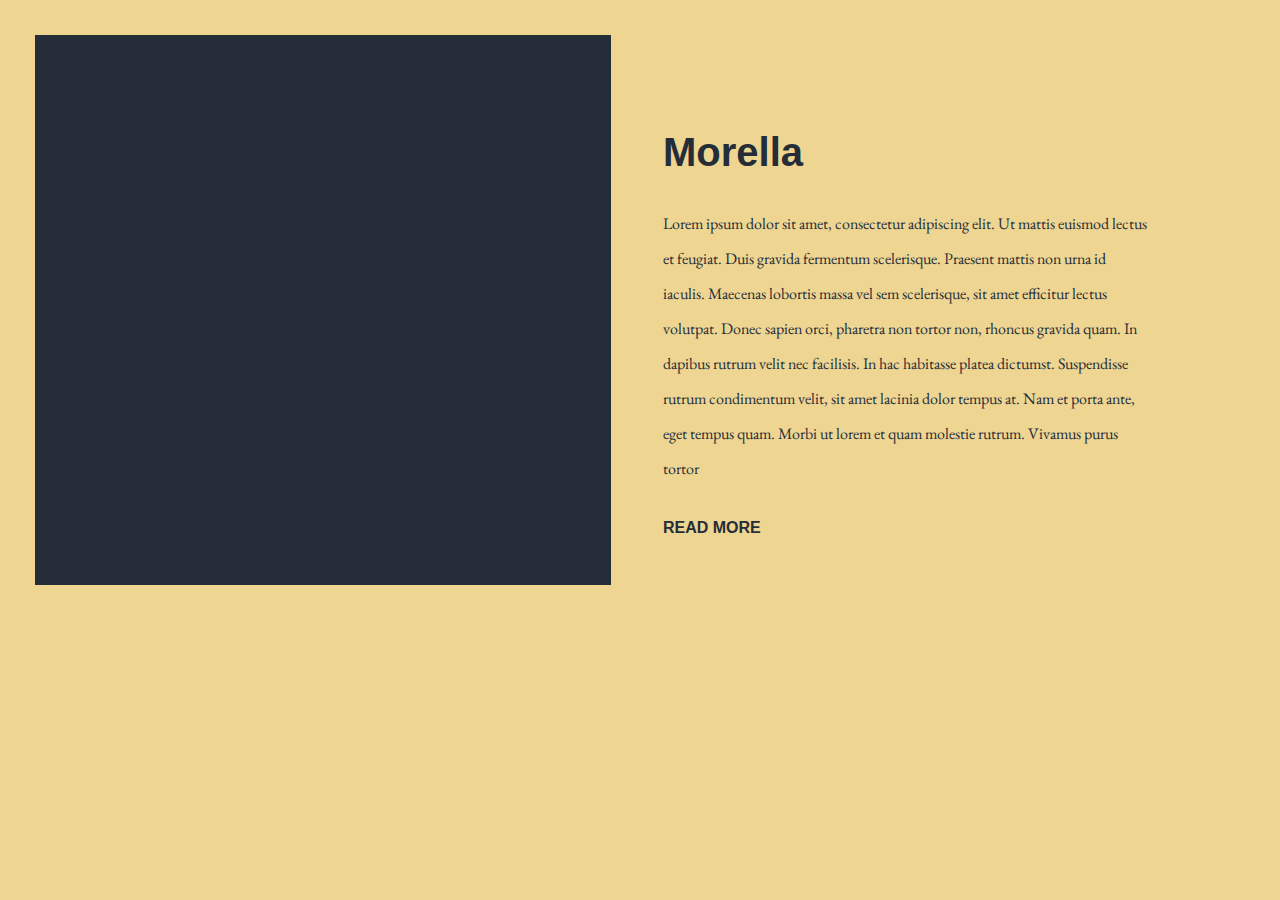
==== commit 275b1a9d: "project done" ====
--- a/index.html
+++ b/index.html
@@ -4,24 +4,24 @@
 	<meta charset="UTF-8">
 	<meta http-equiv="X-UA-Compatible" content="IE=edge">
 	<meta name="viewport" content="width=device-width, initial-scale=1.0">
-	<title>Document</title>	
+	<title>Document</title>
 	<link rel="stylesheet" href="https://stackpath.bootstrapcdn.com/bootstrap/4.3.1/css/bootstrap.min.css" integrity="sha384-ggOyR0iXCbMQv3Xipma34MD+dH/1fQ784/j6cY/iJTQUOhcWr7x9JvoRxT2MZw1T" crossorigin="anonymous">
 	<link rel="stylesheet" href="style.css">
 	<link rel="preconnect" href="https://fonts.gstatic.com">
 	<link href="https://fonts.googleapis.com/css2?family=Poppins&display=swap" rel="stylesheet">
+	<link rel="preconnect" href="https://fonts.gstatic.com">
+<link href="https://fonts.googleapis.com/css2?family=EB+Garamond&display=swap" rel="stylesheet">
 	<script src="https://stackpath.bootstrapcdn.com/bootstrap/4.3.1/js/bootstrap.min.js" integrity="sha384-JjSmVgyd0p3pXB1rRibZUAYoIIy6OrQ6VrjIEaFf/nJGzIxFDsf4x0xIM+B07jRM" crossorigin="anonymous"></script>
 </head>
 <body>
-	<nav class="navbar navbar-light navbar-1 white">
-		<span id="btn" class="navbar-toggler-icon"></span>
-		<!-- <button  class="navbar-toggler" type="button" data-toggle="collapse" data-target="#navbarSupportedContent15"
-			aria-controls="navbarSupportedContent15" aria-expanded="false" aria-label="Toggle navigation"> -->
-	</nav>
-	
-	<div class="h1title">
-		<h1>Find Your Dream Job With Us</h1>
+	<div class="square"></div>
+	<div class="morella">
+		<nav id="icon" class="navbar navbar-light navbar-1 white">
+			<span id="hamb" class="navbar-toggler-icon"></span>
+		</nav>
+		<h1 class="title">Morella</h1>
+		<p class="lorem">Lorem ipsum dolor sit amet, consectetur adipiscing elit. Ut mattis euismod lectus et feugiat. Duis gravida fermentum scelerisque. Praesent mattis non urna id iaculis. Maecenas lobortis massa vel sem scelerisque, sit amet efficitur lectus volutpat. Donec sapien orci, pharetra non tortor non, rhoncus gravida quam. In dapibus rutrum velit nec facilisis. In hac habitasse platea dictumst. Suspendisse rutrum condimentum velit, sit amet lacinia dolor tempus at. Nam et porta ante, eget tempus quam. Morbi ut lorem et quam molestie rutrum. Vivamus purus tortor</p>
+		<p class="read">READ MORE</p>
 	</div>
-	<p>Lorem ipsum dolor sit amet, consectetur adipiscing elit. Cras nibh tellus, ultrices eget erat nec, cursus fermentum metus. Duis in bibendum dolor, nec congue neque. </p>
-	<button type="button" id="apply" class="btn btn-dark"><h5>APPLY</h5></button>
 </body>
 </html>--- a/style.css
+++ b/style.css
@@ -1,117 +1,108 @@
 * {
-	margin: 0;
-	box-sizing: border-box;
+  margin: 0;
+  padding: 0;
+  -webkit-box-sizing: border-box;
+          box-sizing: border-box;
+}
+
+.navbar.navbar-1 .navbar-toggler-icon {
+  background-image: url("https://mdbcdn.b-cdn.net/img/svg/hamburger6.svg?color=000");
 }
 
 body {
-	background-color: rgb(10, 51, 251);
+  background-color: #efd592;
+  display: -webkit-box;
+  display: -ms-flexbox;
+  display: flex;
+  -ms-flex-wrap: wrap;
+      flex-wrap: wrap;
+  padding: 10px;
+  height: 100vh;
 }
 
-.navbar.navbar-1 .navbar-toggler-icon {
-	background-image: url('https://mdbcdn.b-cdn.net/img/svg/hamburger6.svg?color=000');
+@media screen and (max-width: 600px) {
+  body {
+    padding: 0;
+  }
 }
 
-#btn {
-	position: absolute;
-	top: 10px;
-	right: 10px;
-	height:75px;
-	width: 75px;
-	background-color: black;
-	border-radius: 50%;
+.square {
+  background-color: #242d38;
+  width: 45vw;
+  height: 43vw;
+  margin: 25px;
+  -webkit-box-pack: center;
+      -ms-flex-pack: center;
+          justify-content: center;
+  -ms-flex-line-pack: center;
+      align-content: center;
 }
 
-h1 {
-	color: rgb(255, 59, 255);
-	font-size: 70pt;
-	font-weight: bold;
-	font-family: poppins;
+@media screen and (max-width: 600px) {
+  .square {
+    width: 100vw;
+    margin: 0;
+    height: 60%;
+  }
 }
 
-.h1title  {
-	margin-top: 20px;
-	margin-left: 60px;
-	width: 600px;
+.morella {
+  margin-left: 27px;
+  margin-top: 100px;
+  width: 40vw;
+  height: 35vw;
+  -webkit-box-pack: center;
+      -ms-flex-pack: center;
+          justify-content: center;
+  -ms-flex-line-pack: center;
+      align-content: center;
+  max-width: 500px;
+  color: #242d38;
 }
 
-p {
-	color: white;
-	margin-left: 60px;
-	width: 320px;
-	line-height: 30px;
-	font-weight: lighter;
+@media screen and (max-width: 600px) {
+  .morella {
+    width: 100vw;
+    margin-top: 25px;
+    margin-left: 30px;
+    height: 50%;
+  }
 }
 
-#apply {
-	height: 40px;
-	width: 170px;
-	border-radius: 60px;
-	font-weight: lighter;
-	background-color: black;
-	text-align:center;
-	margin-top: 20px;
-	margin-left: 60px;
-	color: rgb(255, 59, 255);
-	font-family: poppins;
+.title {
+  font-weight: bold;
+  font-family: Helvetica, sans-serif;
 }
-@media screen and (min-width: 440px) and ( max-width: 600px) {
-	body {
-		background-color: olive;
-	}
-	h1 {
-		font-size: 43pt;
-	}
-	.h1title {
-		margin-left: 30px;
-		margin-top: 140px;
-		width: 400px;
-	}
-	p {
-		margin-left: 30px;
-		margin-top: 20px;
-	}
-	#btn {
-		position: absolute;
-		top: 10px;
-		right: 10px;
-		width: 50px;
-		height: 50px;
-	}
-	#apply {
-		position: absolute;
-		margin-left: 30px;
-		bottom: 30px;
-	}
+
+.read {
+  font-weight: bold;
+  margin-top: 30px;
 }
-@media screen and (min-width: 0px) and ( max-width: 440px) {
-	
-	body {
-		background-color:maroon;
-	}
-	
-	h1 {
-		font-size: 30pt;
-	}
-	.h1title {
-		margin-left: 30px;
-		margin-top: 140px;
-		width: 300px;
-	}
-	p {
-		margin-left: 30px;
-		margin-top: 20px;
-		width: 220px;
-	}
-	#btn {
-		position: absolute;
-		top: 10px;
-		right: 10px;
-		width: 38px;
-		height: 38px;
-	}
-	#apply {
-		position: absolute;
-		margin-left: 30px;
-		bottom: 30px;
-	}
-}+
+.lorem {
+  line-height: 35px;
+  font-family: 'EB Garamond', serif;
+  margin-top: 30px;
+  width: 38vw;
+}
+
+@media screen and (max-width: 600px) {
+  .lorem {
+    width: 90vw;
+    margin-top: 30px;
+  }
+}
+
+#icon {
+  height: 0px;
+  width: 0px;
+}
+
+#hamb {
+  position: fixed;
+  height: 60px;
+  width: 60px;
+  right: 10px;
+  top: 10px;
+}
+/*# sourceMappingURL=style.css.map */